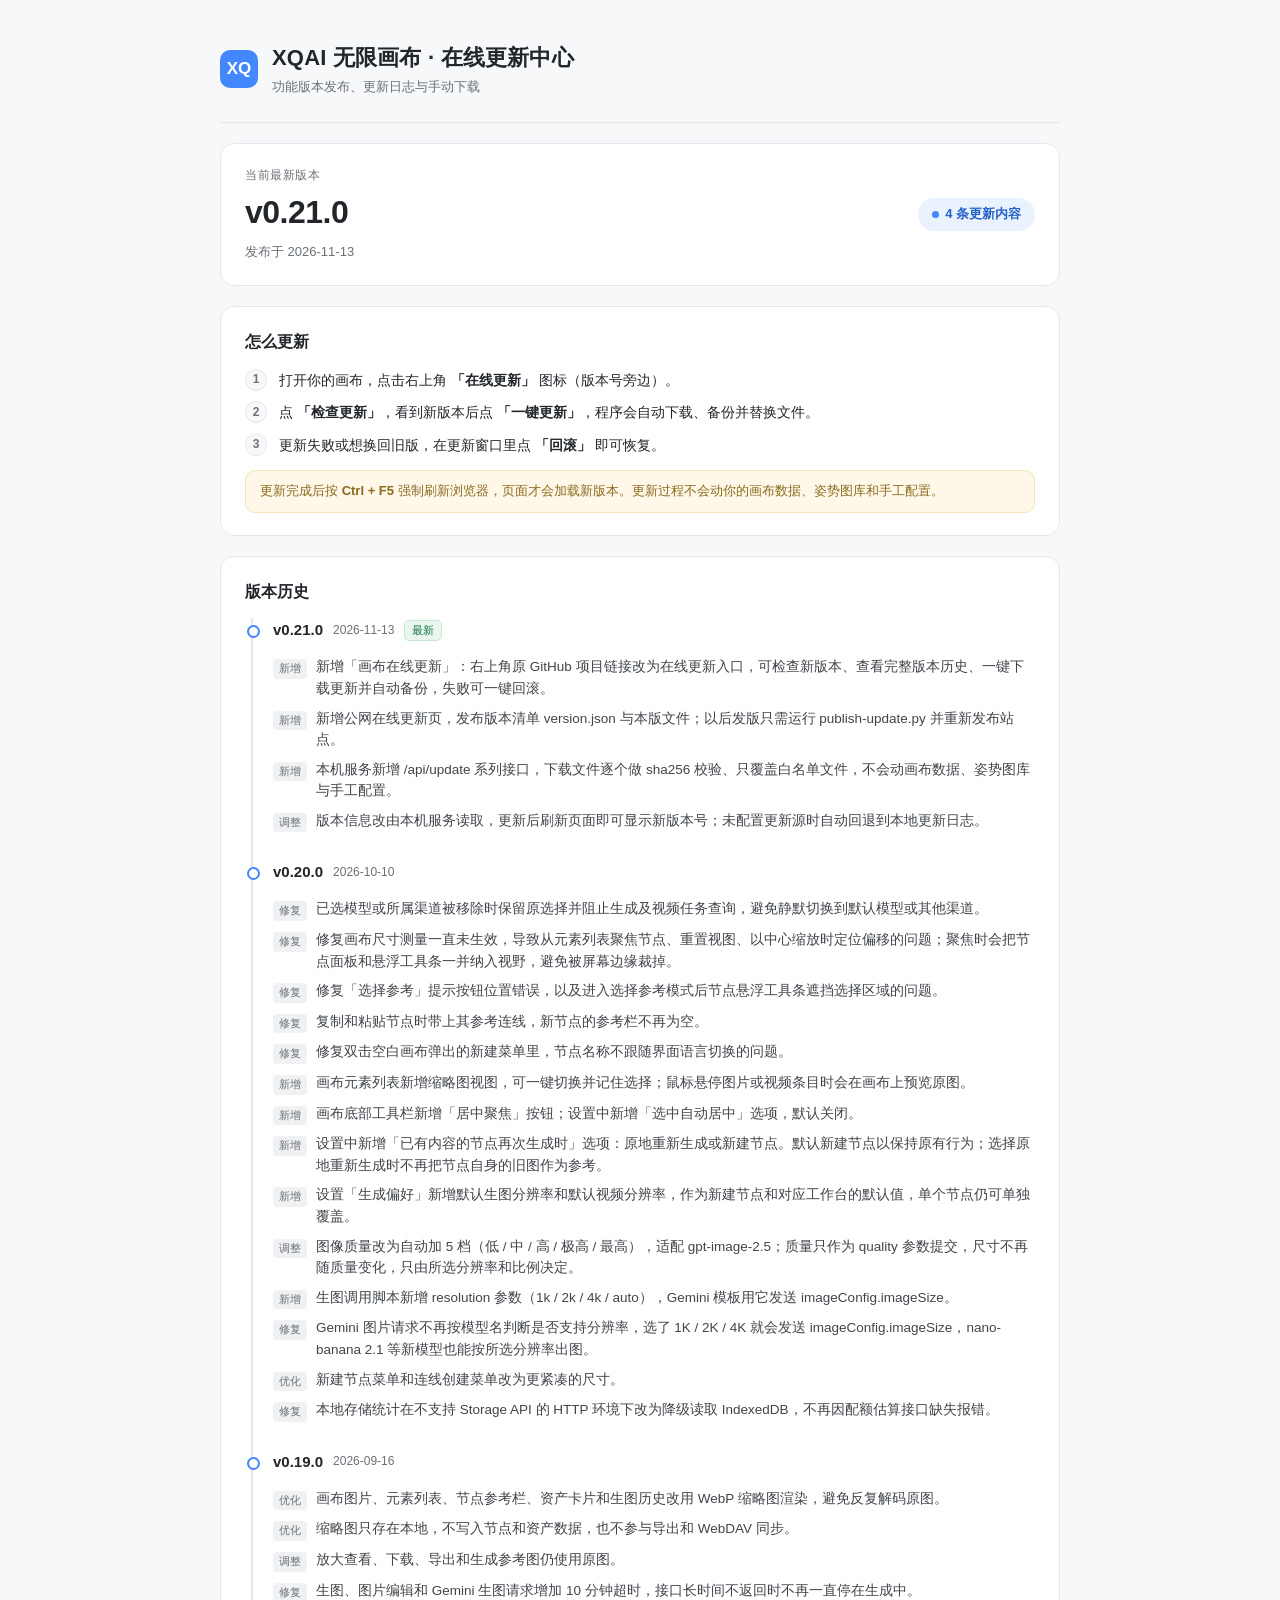
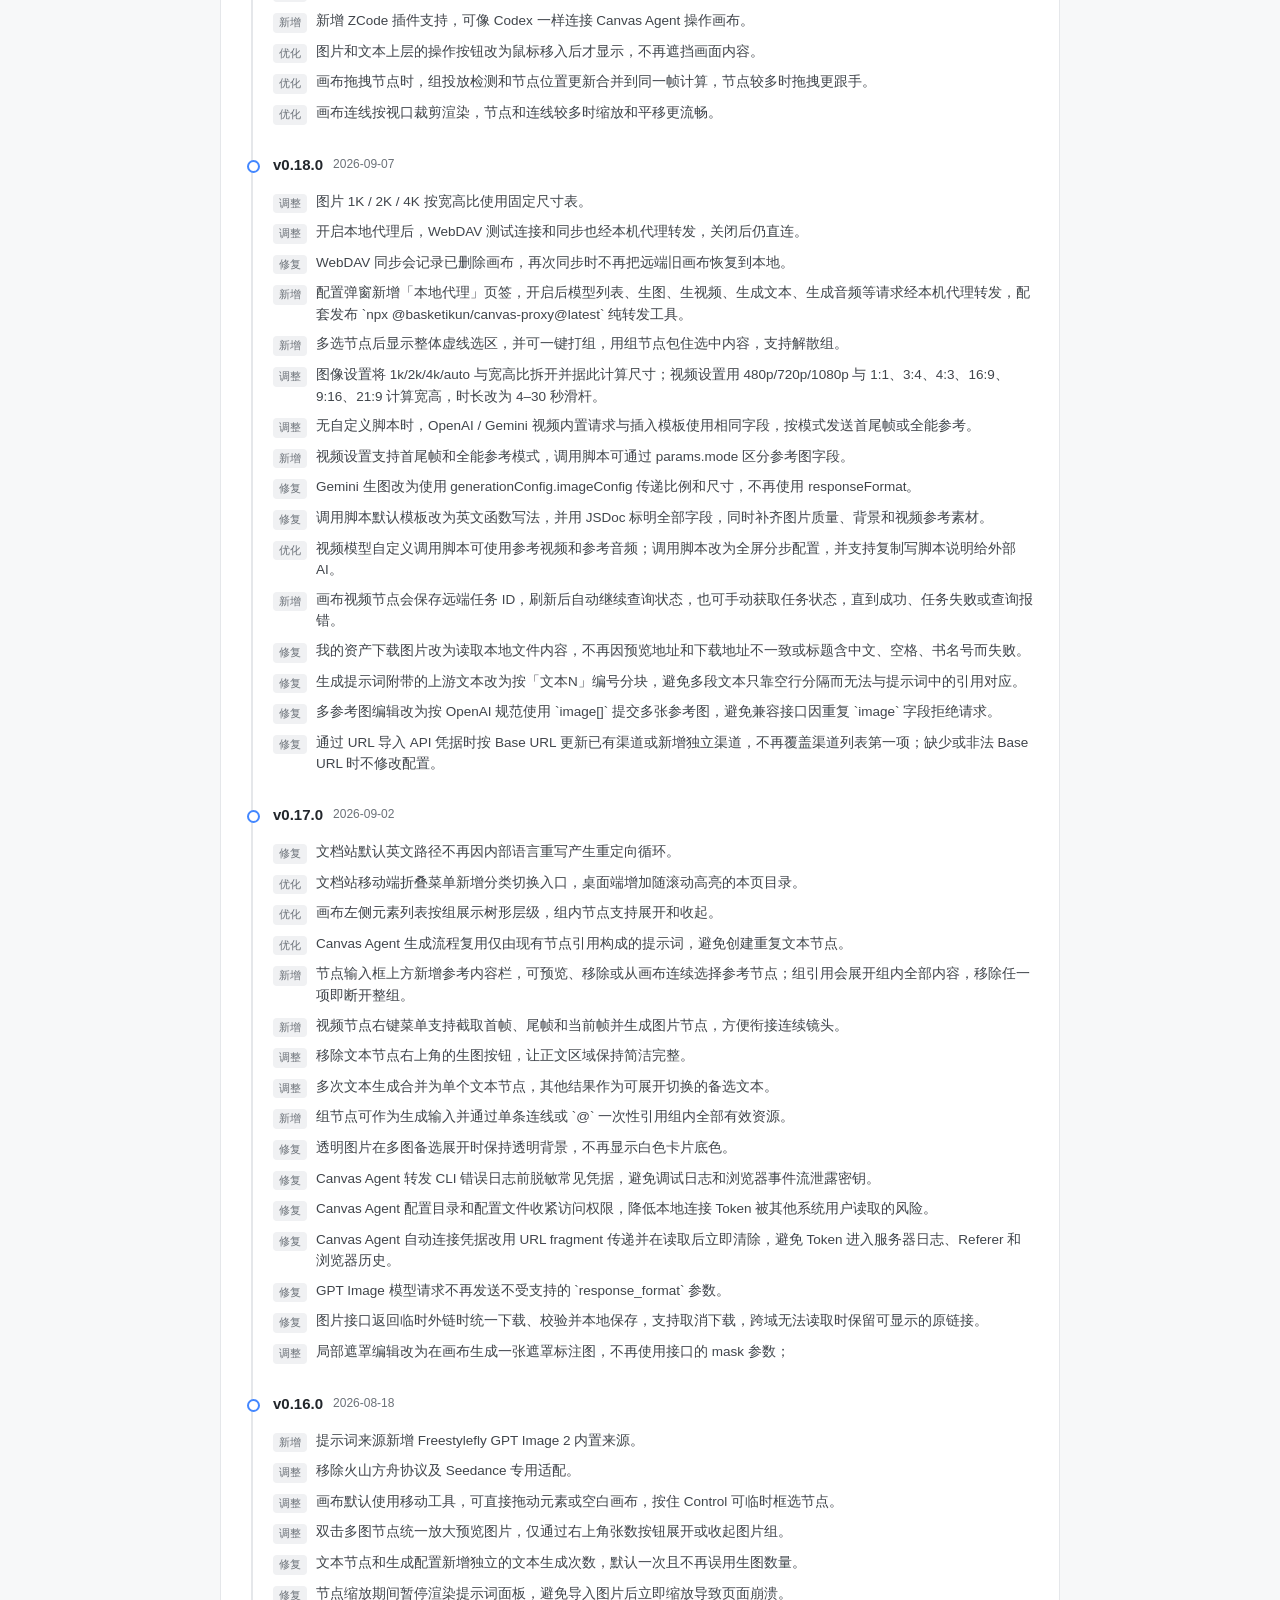
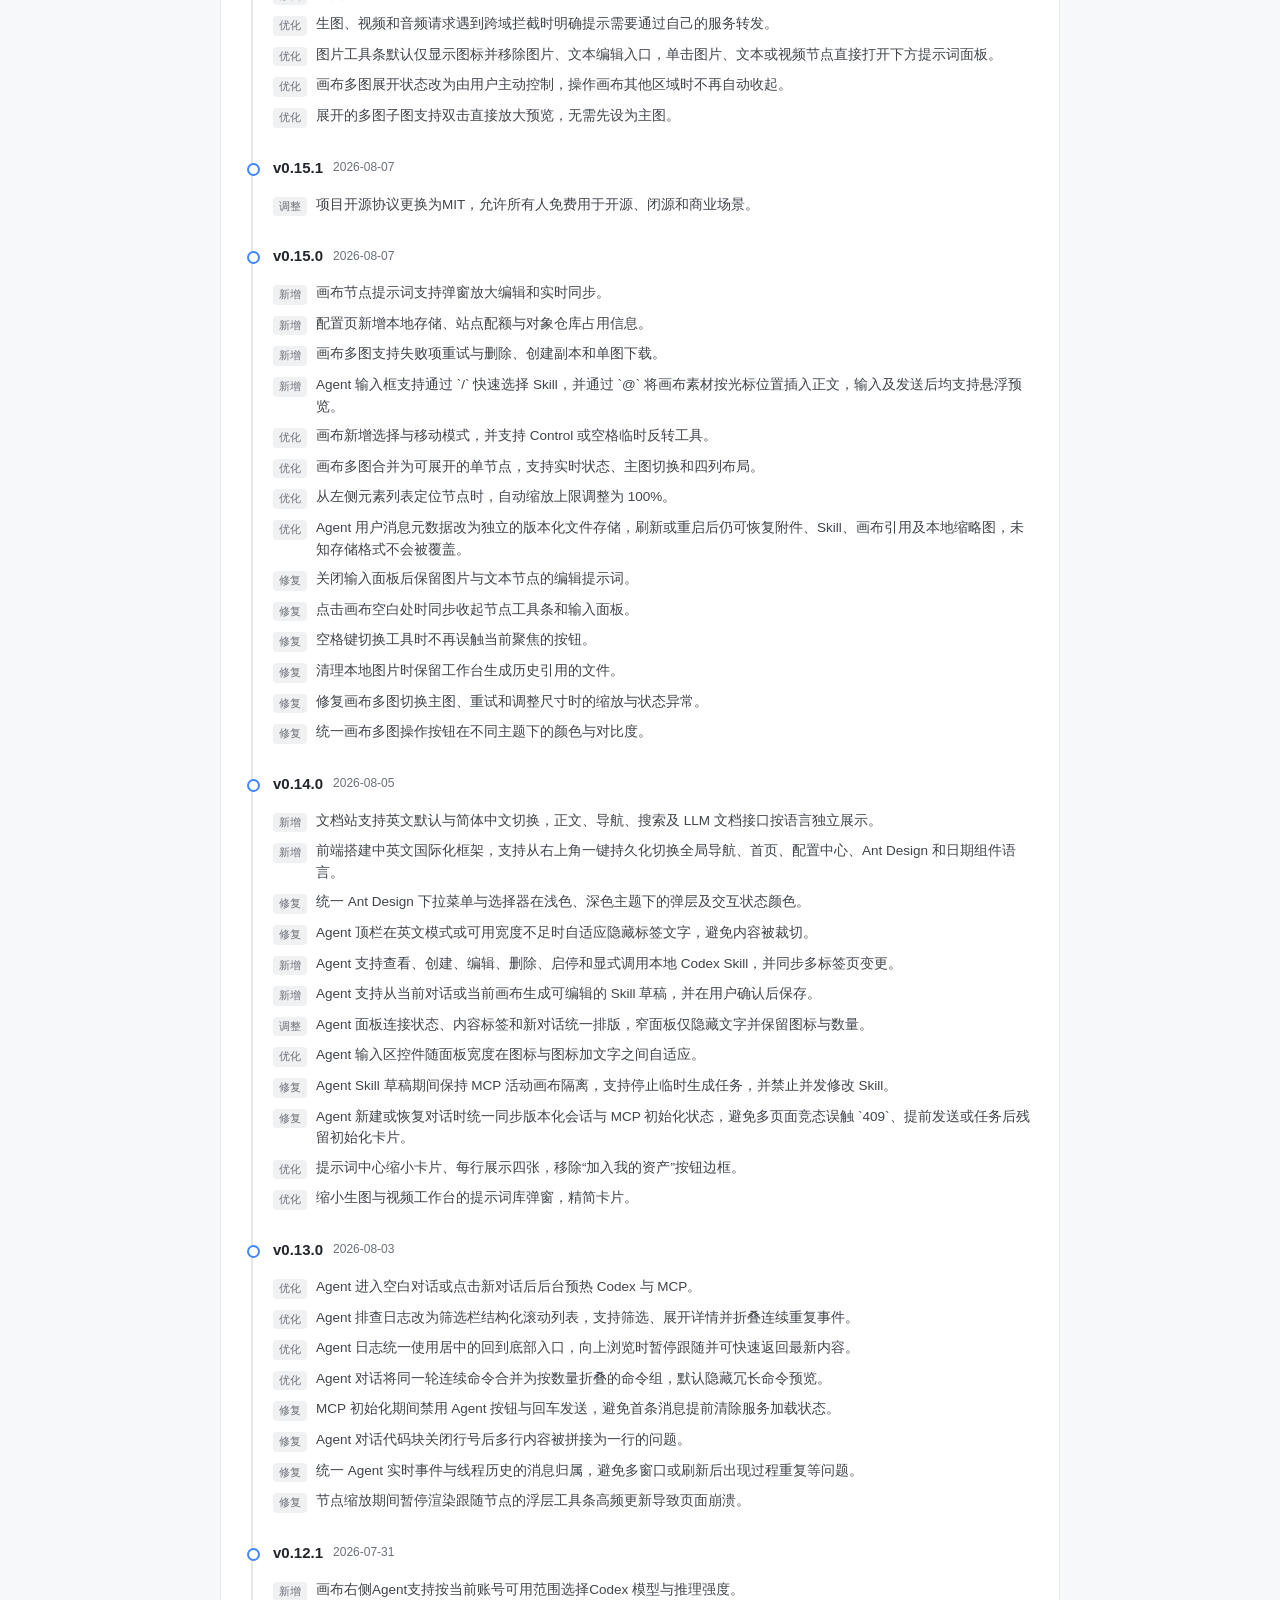
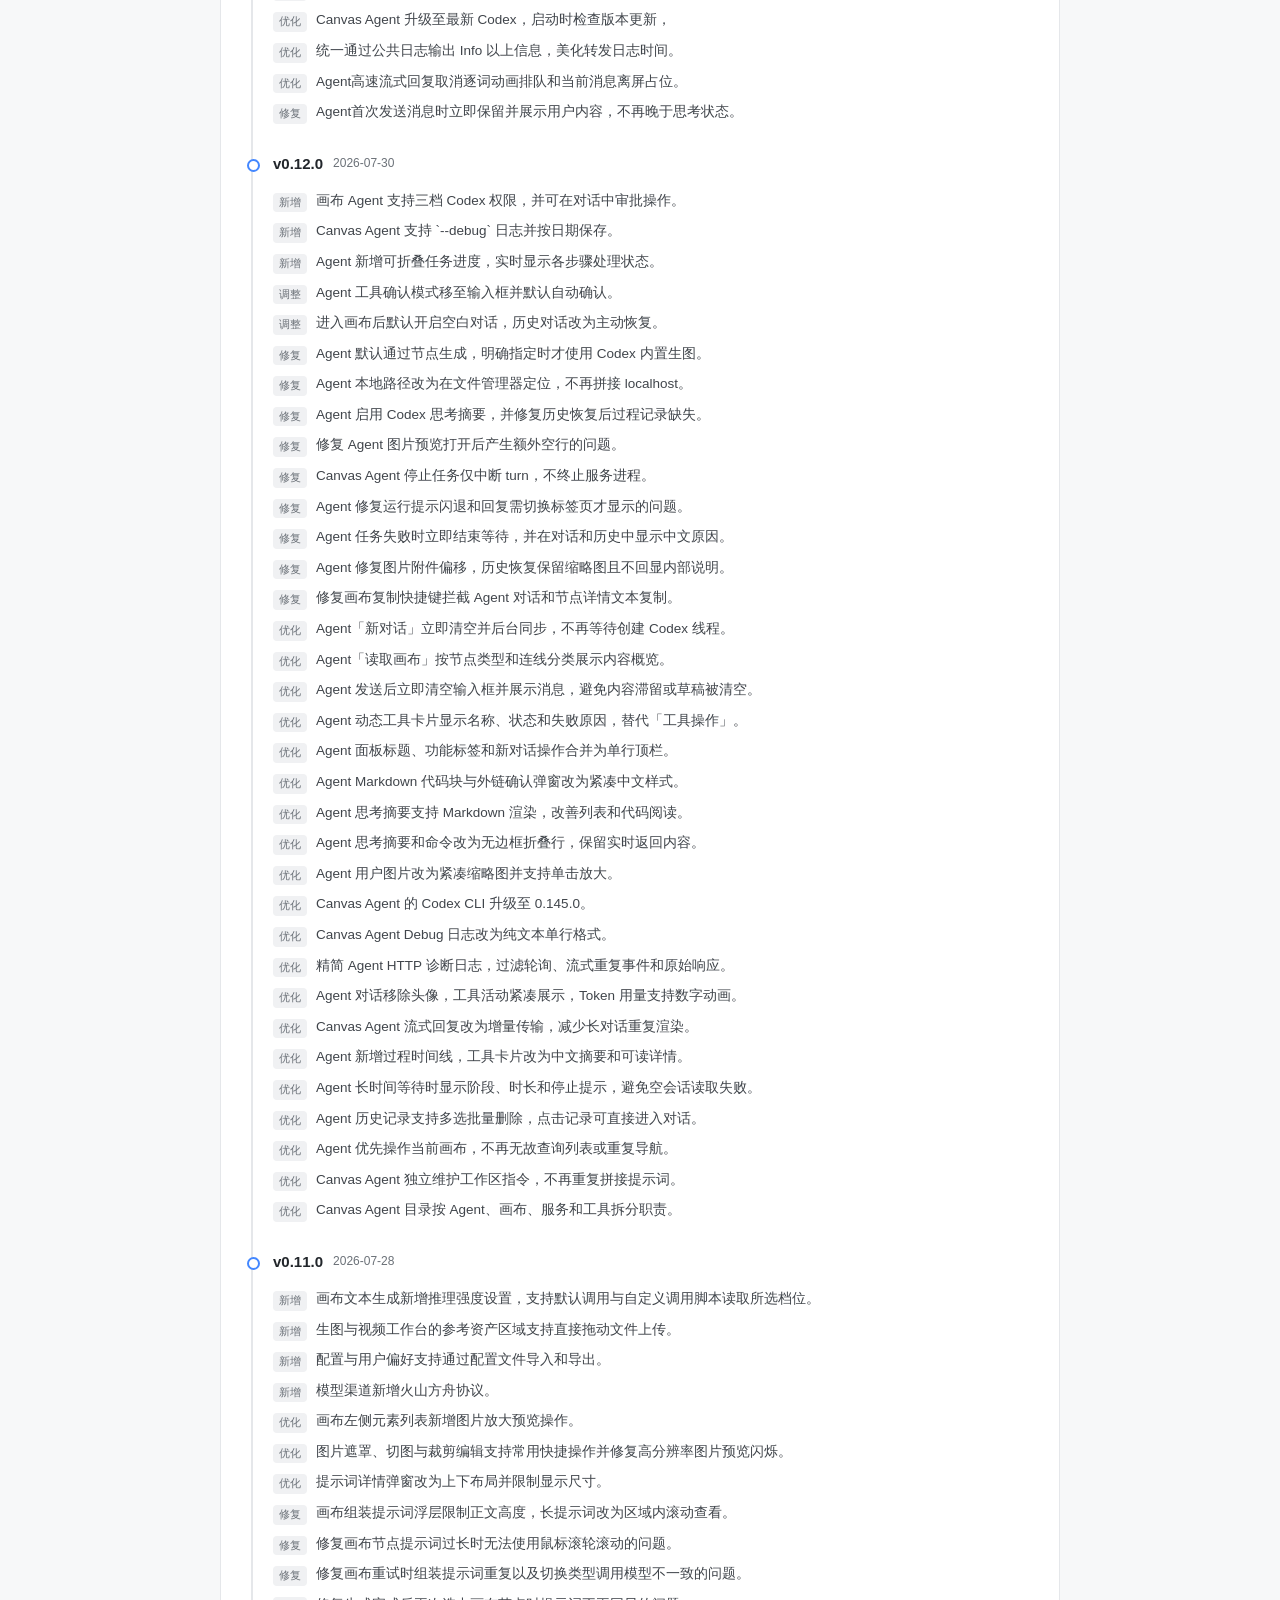
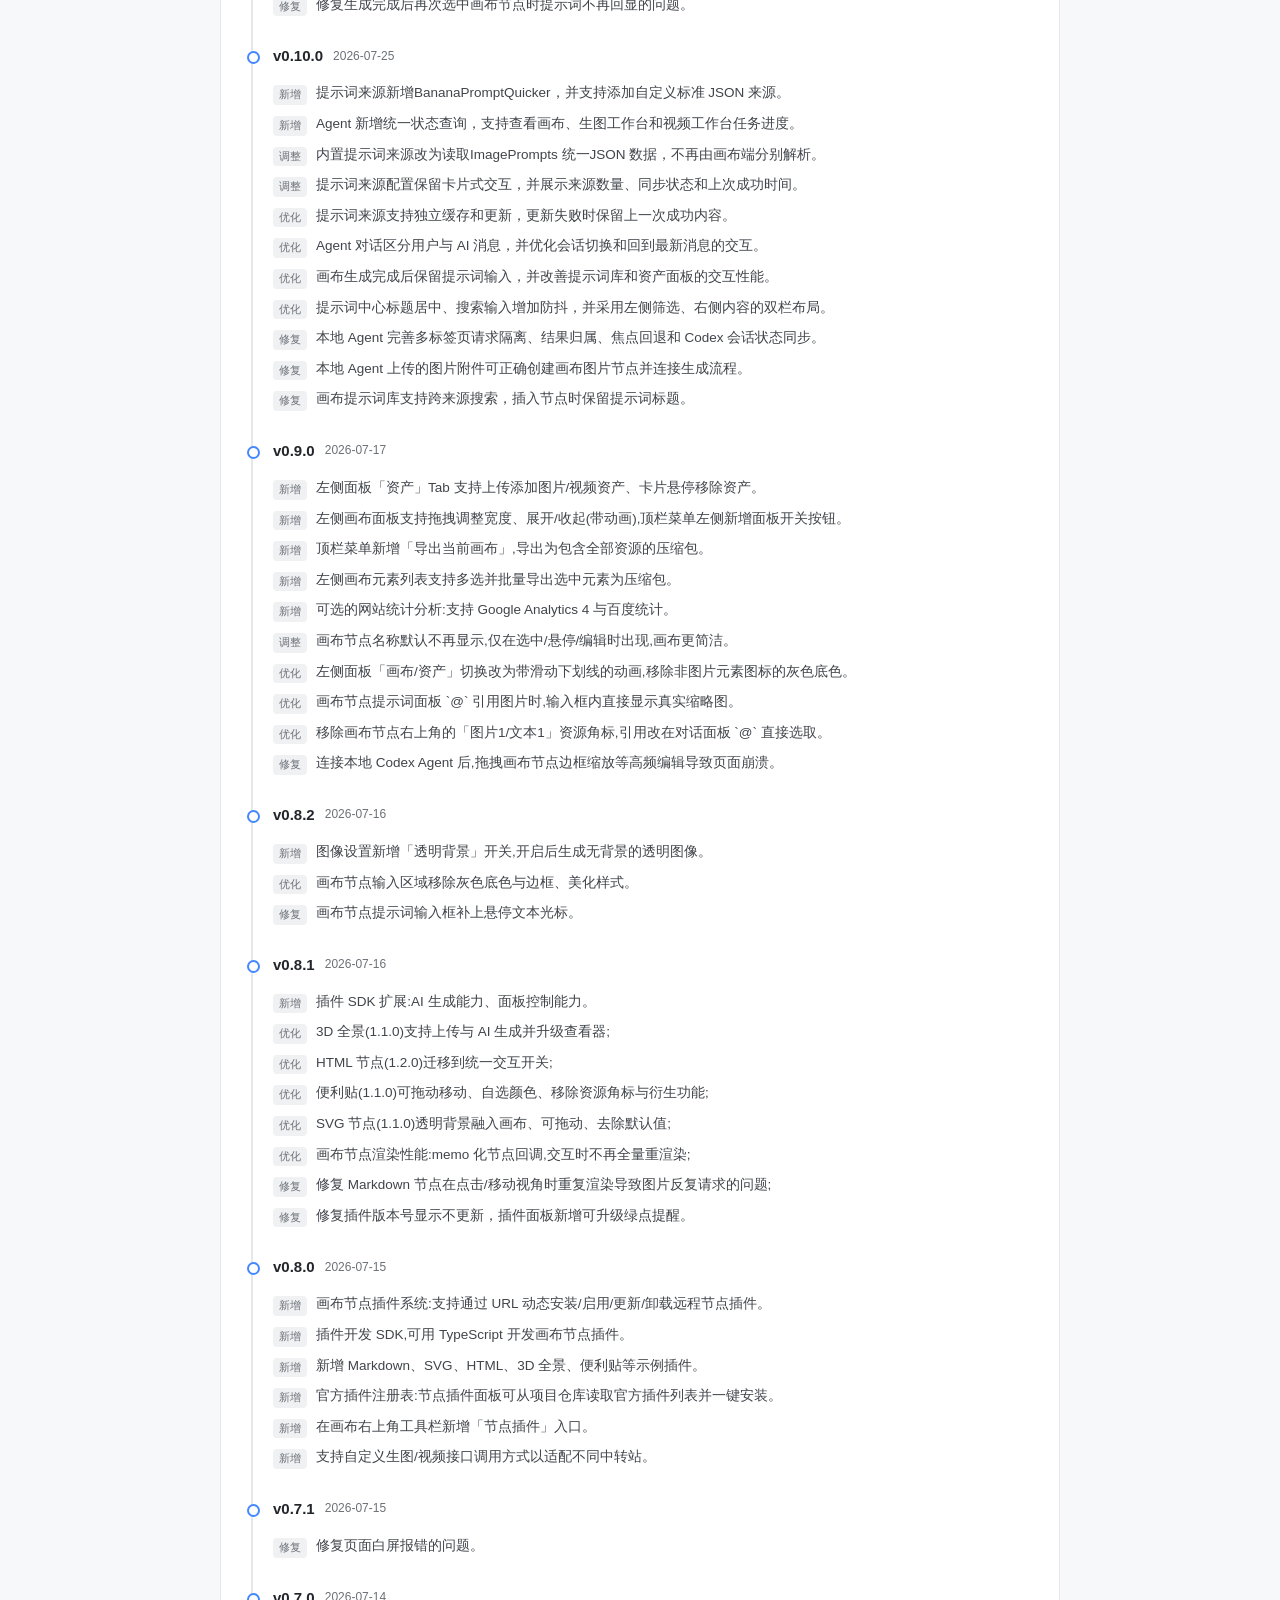
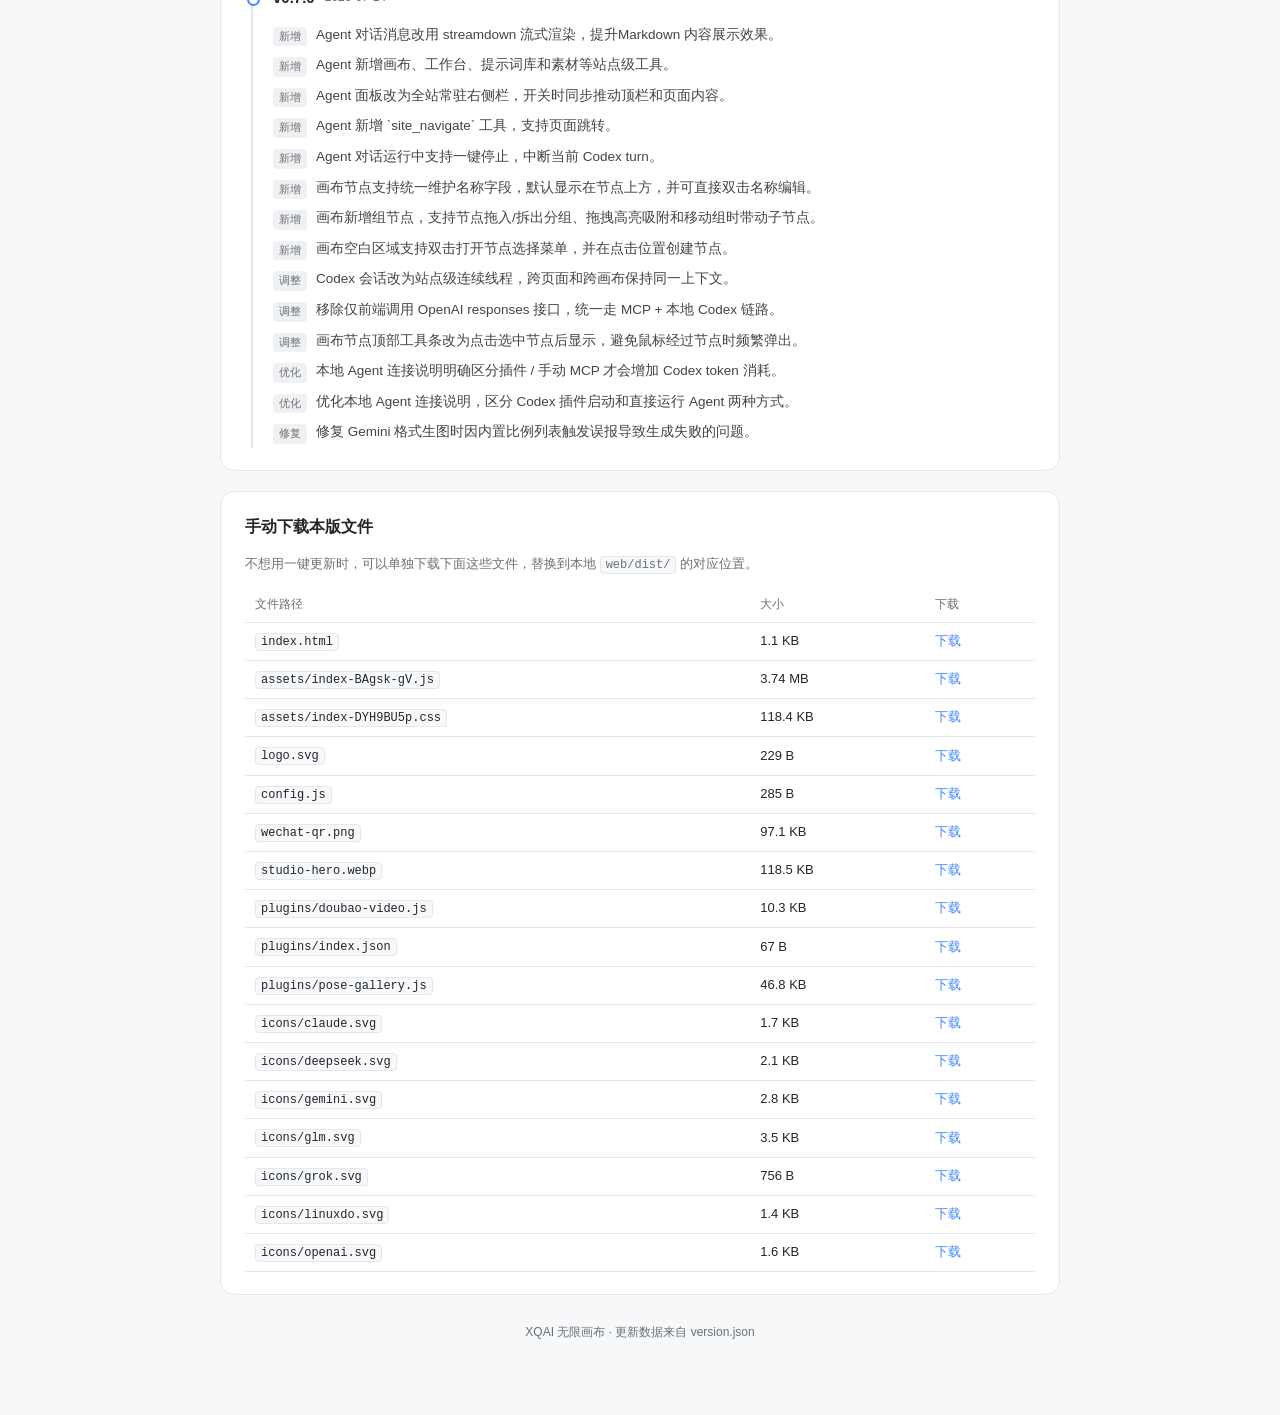
==== index.html @ a2a9bd60 "Release v0.21.0: index.html" ====
<!DOCTYPE html>
<html lang="zh-CN">
<head>
<meta charset="UTF-8" />
<meta name="viewport" content="width=device-width, initial-scale=1" />
<title>XQAI 无限画布 · 在线更新中心</title>
<style>
  :root { color-scheme: light; --ink:#22262b; --muted:#6b7178; --line:#e5e7ea; --soft:#f7f8f9; --brand:#4387ff; --brand-soft:#eaf2ff; }
  * { box-sizing: border-box; }
  body { margin:0; background:var(--soft); color:var(--ink); font-family:"PingFang SC","Microsoft YaHei","Helvetica Neue",Arial,sans-serif; line-height:1.6; }
  .wrap { max-width: 880px; margin:0 auto; padding: 40px 20px 80px; }
  header { display:flex; align-items:center; gap:14px; padding-bottom:24px; border-bottom:1px solid var(--line); }
  .logo { width:38px; height:38px; border-radius:10px; background:var(--brand); display:grid; place-items:center; color:#fff; font-weight:700; font-size:17px; }
  h1 { font-size:22px; margin:0; font-weight:650; letter-spacing:.2px; }
  .sub { color:var(--muted); font-size:13px; margin-top:2px; }
  .card { background:#fff; border:1px solid var(--line); border-radius:14px; padding:22px 24px; margin-top:20px; }
  .hero { display:flex; flex-wrap:wrap; align-items:center; justify-content:space-between; gap:16px; }
  .kicker { font-size:12px; color:var(--muted); letter-spacing:.5px; }
  .ver { font-size:32px; font-weight:700; letter-spacing:-.5px; margin-top:2px; }
  .date { color:var(--muted); font-size:13px; margin-top:4px; }
  .badge { display:inline-flex; align-items:center; gap:6px; background:var(--brand-soft); color:#2563c9; border-radius:999px; padding:6px 14px; font-size:13px; font-weight:600; }
  .dot { width:7px; height:7px; border-radius:50%; background:var(--brand); }
  h2 { font-size:16px; margin:0 0 14px; font-weight:650; }
  .steps { display:grid; gap:10px; }
  .step { display:flex; gap:12px; align-items:flex-start; font-size:14px; }
  .num { flex:none; width:22px; height:22px; border-radius:50%; background:var(--soft); border:1px solid var(--line); display:grid; place-items:center; font-size:12px; color:var(--muted); font-weight:600; }
  .tip { margin-top:14px; padding:10px 14px; background:#fff8e8; border:1px solid #f2e2b8; border-radius:10px; font-size:13px; color:#8a6a1f; }
  .rel { border-left:2px solid var(--line); padding-left:20px; margin-left:6px; }
  .rel-item { position:relative; padding-bottom:24px; }
  .rel-item:last-child { padding-bottom:0; }
  .rel-item::before { content:""; position:absolute; left:-26px; top:7px; width:9px; height:9px; border-radius:50%; background:#fff; border:2px solid var(--brand); }
  .rel-head { display:flex; flex-wrap:wrap; align-items:center; gap:10px; }
  .rel-ver { font-weight:650; font-size:15px; }
  .rel-date { color:var(--muted); font-size:12px; }
  .tag { font-size:11px; border-radius:5px; padding:1px 7px; border:1px solid var(--line); color:var(--muted); background:var(--soft); }
  .tag.new { color:#177245; background:#e9f7ee; border-color:#c7e9d4; }
  .tag.fix { color:#b23b3b; background:#fdf0f0; border-color:#f3d2d2; }
  .tag.chg { color:#2563c9; background:#eaf2ff; border-color:#cfe0ff; }
  ul.items { list-style:none; padding:0; margin:10px 0 0; }
  ul.items li { display:flex; gap:9px; align-items:flex-start; padding:4px 0; font-size:13.5px; color:#40454b; }
  .kind { flex:none; font-size:11px; min-width:34px; text-align:center; border-radius:4px; padding:1px 5px; margin-top:3px; background:#f0f1f3; color:#6b7178; }
  .kind.新增,.kind.Added { background:#e9f7ee; color:#177245; }
  .kind.修复,.kind.Fixed { background:#fdf0f0; color:#b23b3b; }
  .kind.调整,.kind.Changed,.kind.优化 { background:#eaf2ff; color:#2563c9; }
  table.files { width:100%; border-collapse:collapse; font-size:13px; }
  table.files th, table.files td { text-align:left; padding:8px 10px; border-bottom:1px solid var(--line); }
  table.files th { color:var(--muted); font-weight:500; font-size:12px; }
  table.files td a { color:var(--brand); text-decoration:none; }
  table.files td a:hover { text-decoration:underline; }
  code { background:var(--soft); border:1px solid var(--line); border-radius:4px; padding:1px 5px; font-size:12px; }
  footer { margin-top:28px; text-align:center; color:var(--muted); font-size:12px; }
  .loading { color:var(--muted); font-size:14px; padding:20px 0; }
  .hidden { display:none !important; }
</style>
</head>
<body>
<div class="wrap">
  <header>
    <div class="logo">XQ</div>
    <div>
      <h1>XQAI 无限画布 · 在线更新中心</h1>
      <div class="sub">功能版本发布、更新日志与手动下载</div>
    </div>
  </header>

  <div id="loading" class="loading">正在读取版本信息…</div>

  <div id="content" class="hidden">
    <div class="card hero">
      <div>
        <div class="kicker">当前最新版本</div>
        <div class="ver" id="latestVersion">—</div>
        <div class="date" id="latestDate">—</div>
      </div>
      <div class="badge"><span class="dot"></span><span id="latestCount">—</span></div>
    </div>

    <div class="card">
      <h2>怎么更新</h2>
      <div class="steps">
        <div class="step"><span class="num">1</span><span>打开你的画布，点击右上角 <strong>「在线更新」</strong> 图标（版本号旁边）。</span></div>
        <div class="step"><span class="num">2</span><span>点 <strong>「检查更新」</strong>，看到新版本后点 <strong>「一键更新」</strong>，程序会自动下载、备份并替换文件。</span></div>
        <div class="step"><span class="num">3</span><span>更新失败或想换回旧版，在更新窗口里点 <strong>「回滚」</strong> 即可恢复。</span></div>
      </div>
      <div class="tip">更新完成后按 <strong>Ctrl + F5</strong> 强制刷新浏览器，页面才会加载新版本。更新过程不会动你的画布数据、姿势图库和手工配置。</div>
    </div>

    <div class="card">
      <h2>版本历史</h2>
      <div class="rel" id="releases"></div>
    </div>

    <div class="card">
      <h2>手动下载本版文件</h2>
      <p style="margin:0 0 12px;color:var(--muted);font-size:13px">不想用一键更新时，可以单独下载下面这些文件，替换到本地 <code>web/dist/</code> 的对应位置。</p>
      <table class="files">
        <thead><tr><th>文件路径</th><th>大小</th><th>下载</th></tr></thead>
        <tbody id="fileRows"></tbody>
      </table>
    </div>
  </div>

  <footer>XQAI 无限画布 · 更新数据来自 version.json</footer>
</div>

<script>
(function () {
  function esc(s) {
    return String(s == null ? '' : s).replace(/[&<>"']/g, function (c) {
      return { '&': '&amp;', '<': '&lt;', '>': '&gt;', '"': '&quot;', "'": '&#39;' }[c];
    });
  }
  function sizeText(n) {
    if (!n && n !== 0) return '—';
    return n < 1024 ? n + ' B' : n < 1048576 ? (n / 1024).toFixed(1) + ' KB' : (n / 1048576).toFixed(2) + ' MB';
  }
  function tagClass(kind) {
    if (kind === '新增' || kind === 'Added') return 'new';
    if (kind === '修复' || kind === 'Fixed') return 'fix';
    if (kind === '调整' || kind === 'Changed' || kind === '优化') return 'chg';
    return '';
  }
  fetch('./version.json' + (location.search || ''), { cache: 'no-store' })
    .then(function (r) { if (!r.ok) throw new Error('HTTP ' + r.status); return r.json(); })
    .then(function (data) {
      document.getElementById('loading').classList.add('hidden');
      document.getElementById('content').classList.remove('hidden');
      document.title = 'XQAI 无限画布 · ' + (data.version || '在线更新中心');

      document.getElementById('latestVersion').textContent = data.version || '—';
      document.getElementById('latestDate').textContent = '发布于 ' + (data.updated_at || '—');
      var first = (data.releases && data.releases[0]) || {};
      document.getElementById('latestCount').textContent = (first.items ? first.items.length : 0) + ' 条更新内容';

      var rel = document.getElementById('releases');
      rel.innerHTML = (data.releases || []).map(function (r) {
        var items = (r.items || []).map(function (it) {
          var k = it.type || '更新';
          return '<li><span class="kind ' + tagClass(k) + '">' + esc(k) + '</span><span>' + esc(it.text || it.content || '') + '</span></li>';
        }).join('');
        return '<div class="rel-item"><div class="rel-head">' +
          '<span class="rel-ver">' + esc(r.version) + '</span>' +
          '<span class="rel-date">' + esc(r.date || '') + '</span>' +
          (r.version === data.version ? '<span class="tag new">最新</span>' : '') +
          '</div><ul class="items">' + (items || '<li>暂无说明</li>') + '</ul></div>';
      }).join('') || '<div class="loading">暂无版本记录</div>';

      var rows = document.getElementById('fileRows');
      rows.innerHTML = (data.files || []).map(function (f) {
        var href = (f.url || '').charAt(0) === '/' ? f.url : './' + (f.url || '');
        // 在线站点靠 ?sharecode= 鉴权，手动下载链接也要带上，否则会 403
        if (location.search) href += location.search;
        return '<tr><td><code>' + esc(f.path) + '</code></td><td>' + sizeText(f.size) + '</td>' +
          '<td><a href="' + esc(href) + '" download>' + '下载' + '</a></td></tr>';
      }).join('') || '<tr><td colspan="3">本版暂无可下载文件</td></tr>';
    })
    .catch(function (e) {
      document.getElementById('loading').textContent = '版本信息还没发布或暂时读不到（' + esc(e.message) + '）。';
    });
})();
</script>
</body>
</html>
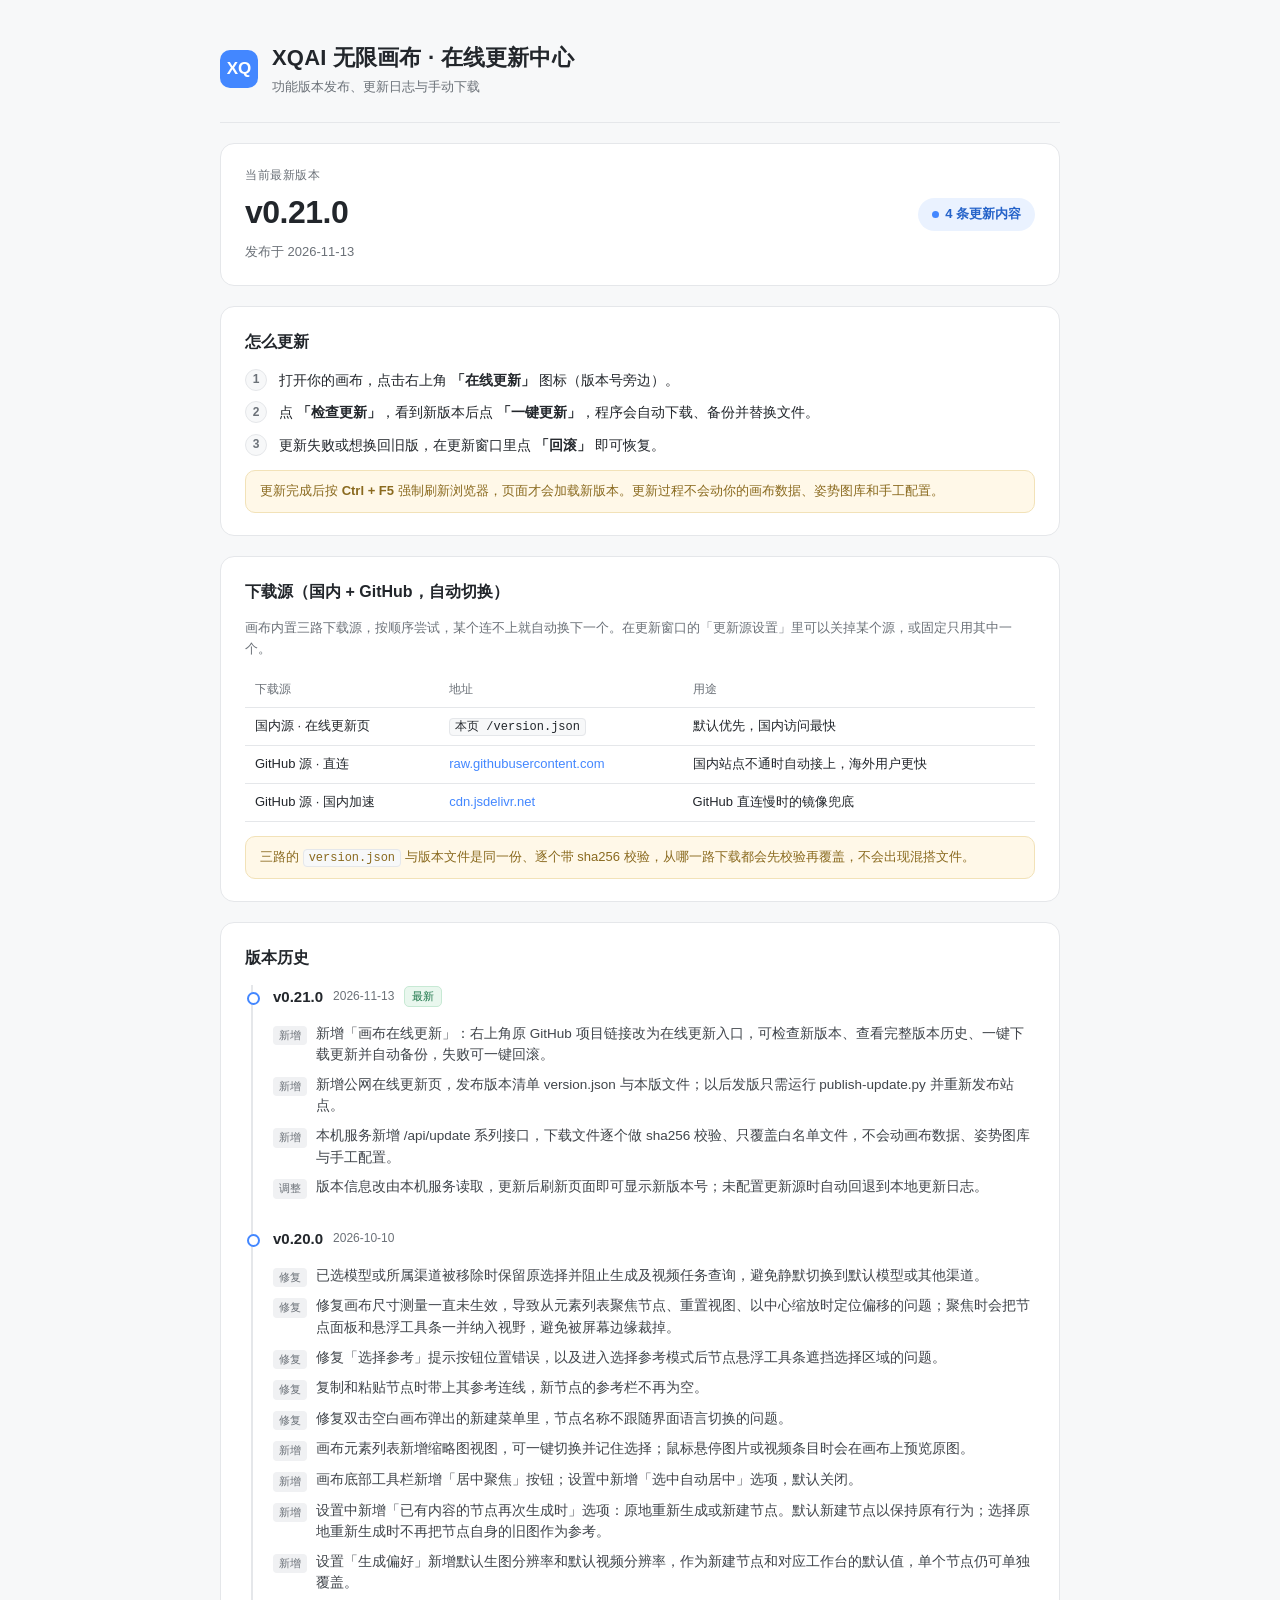
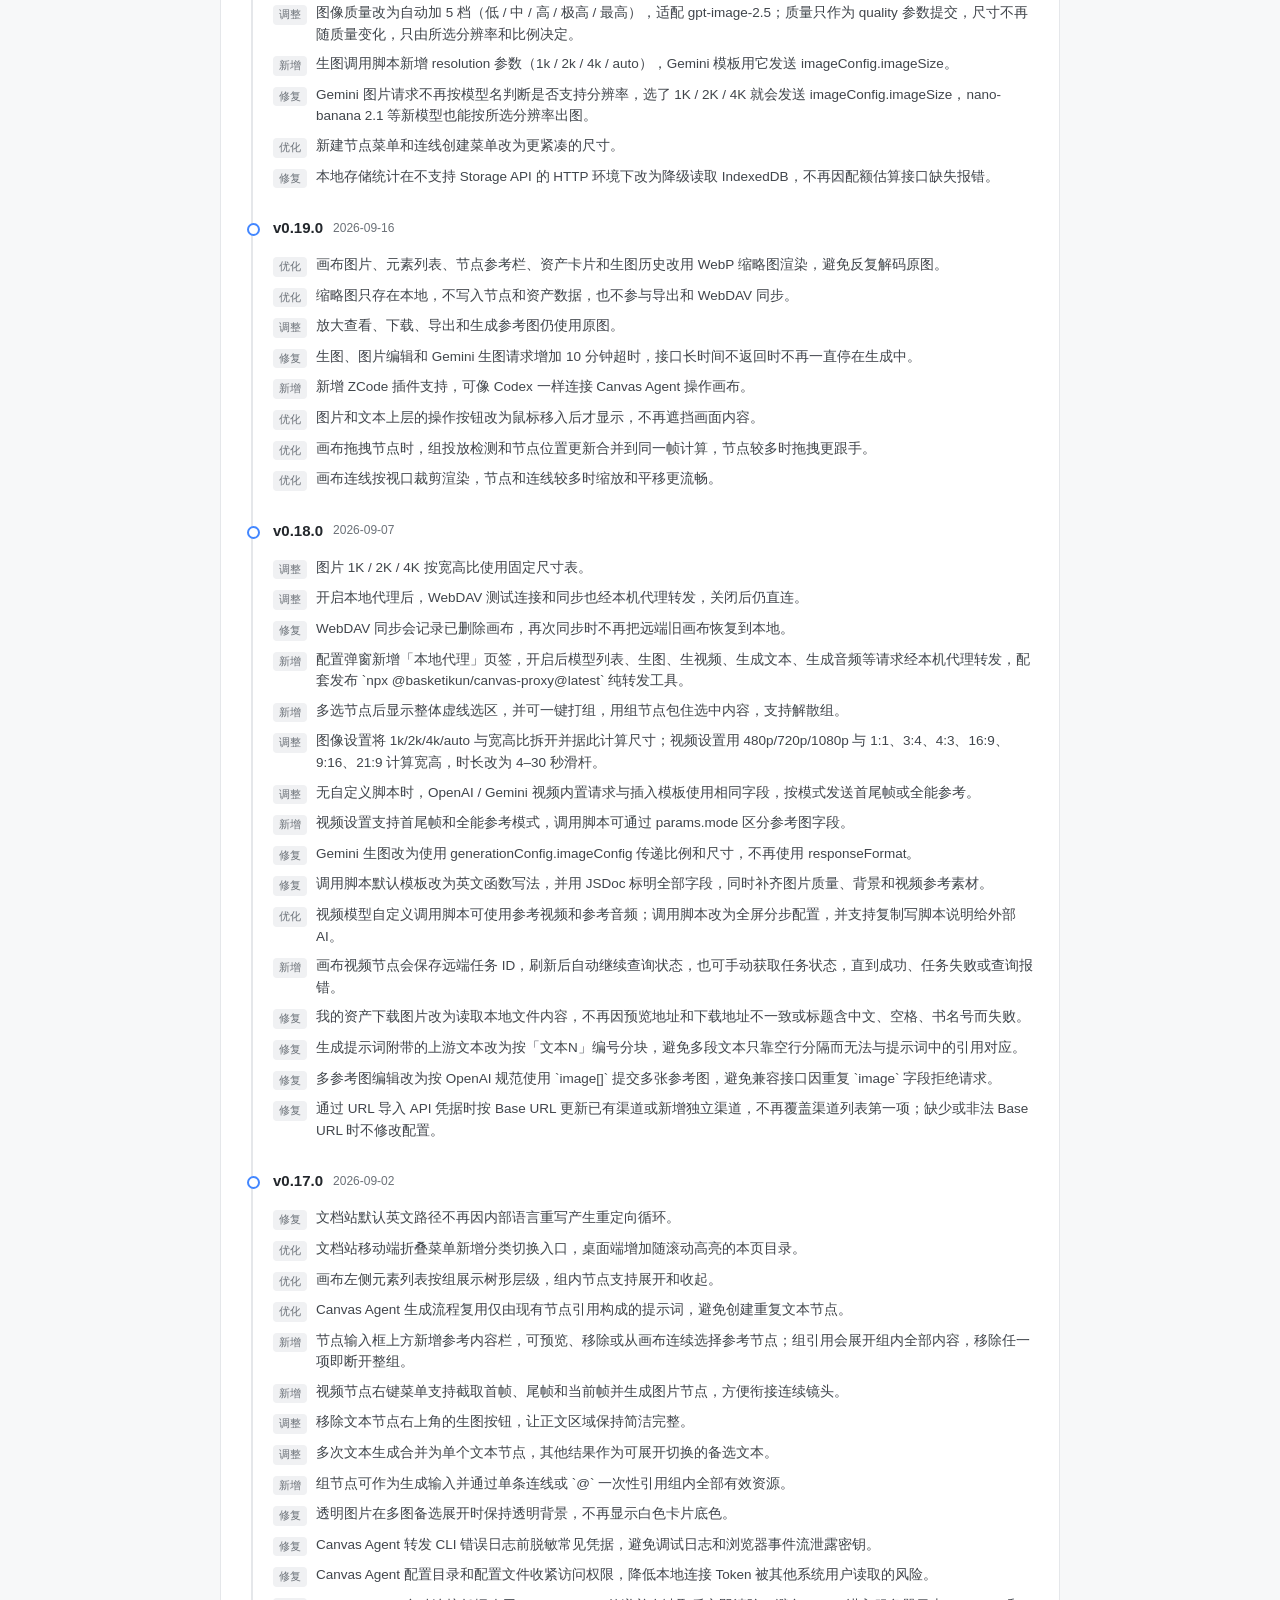
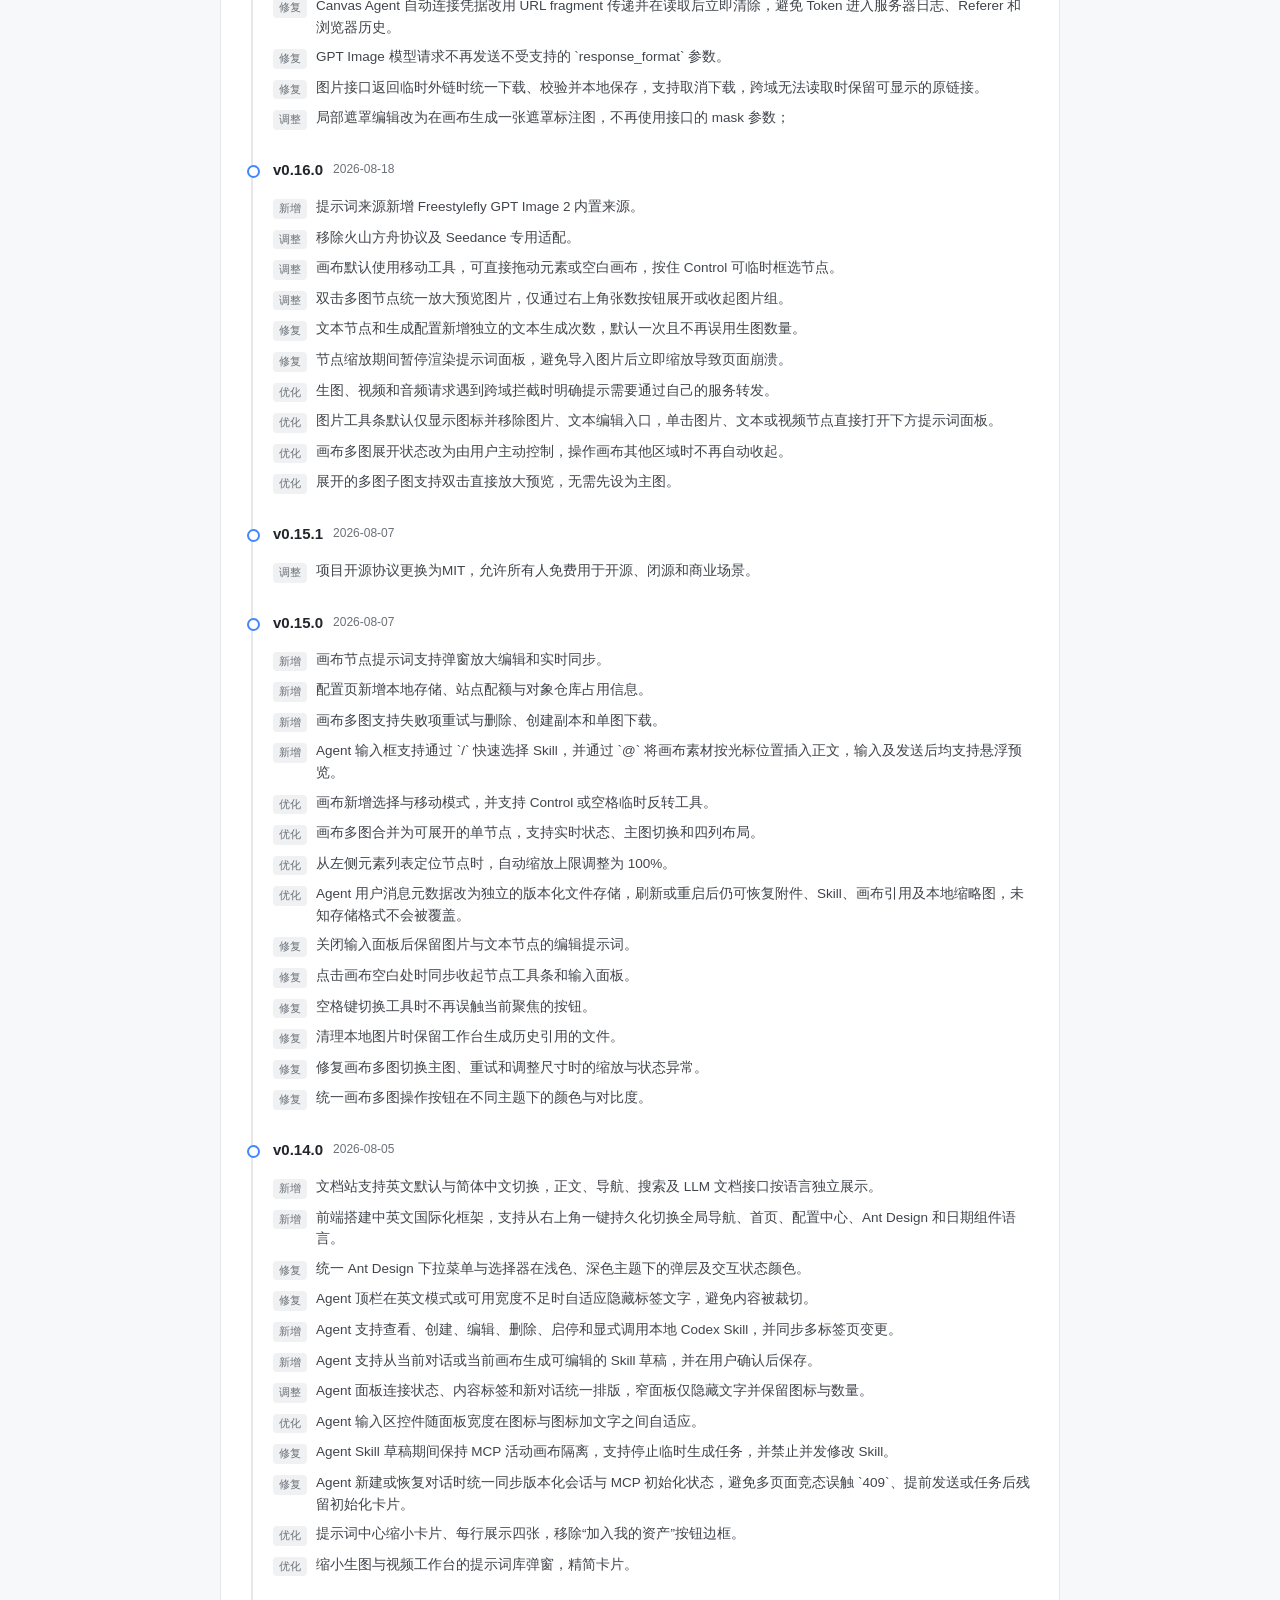
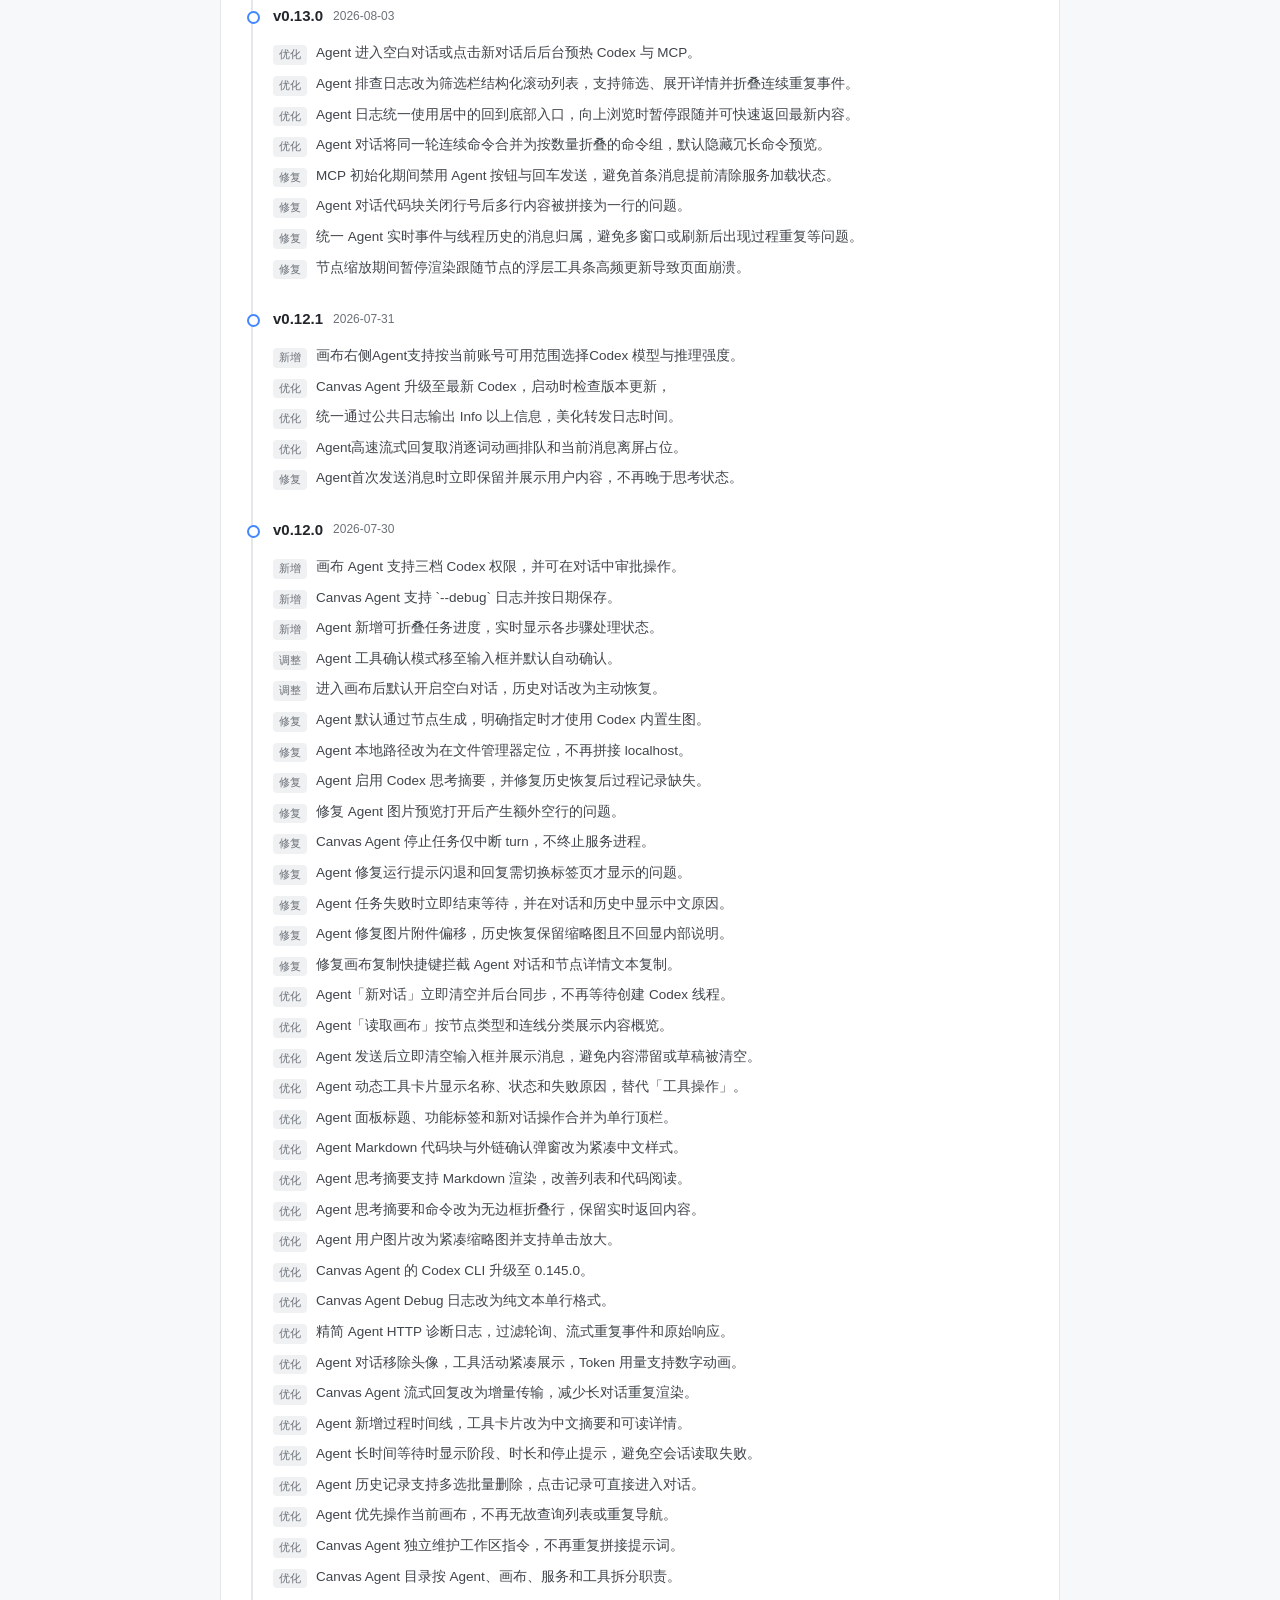
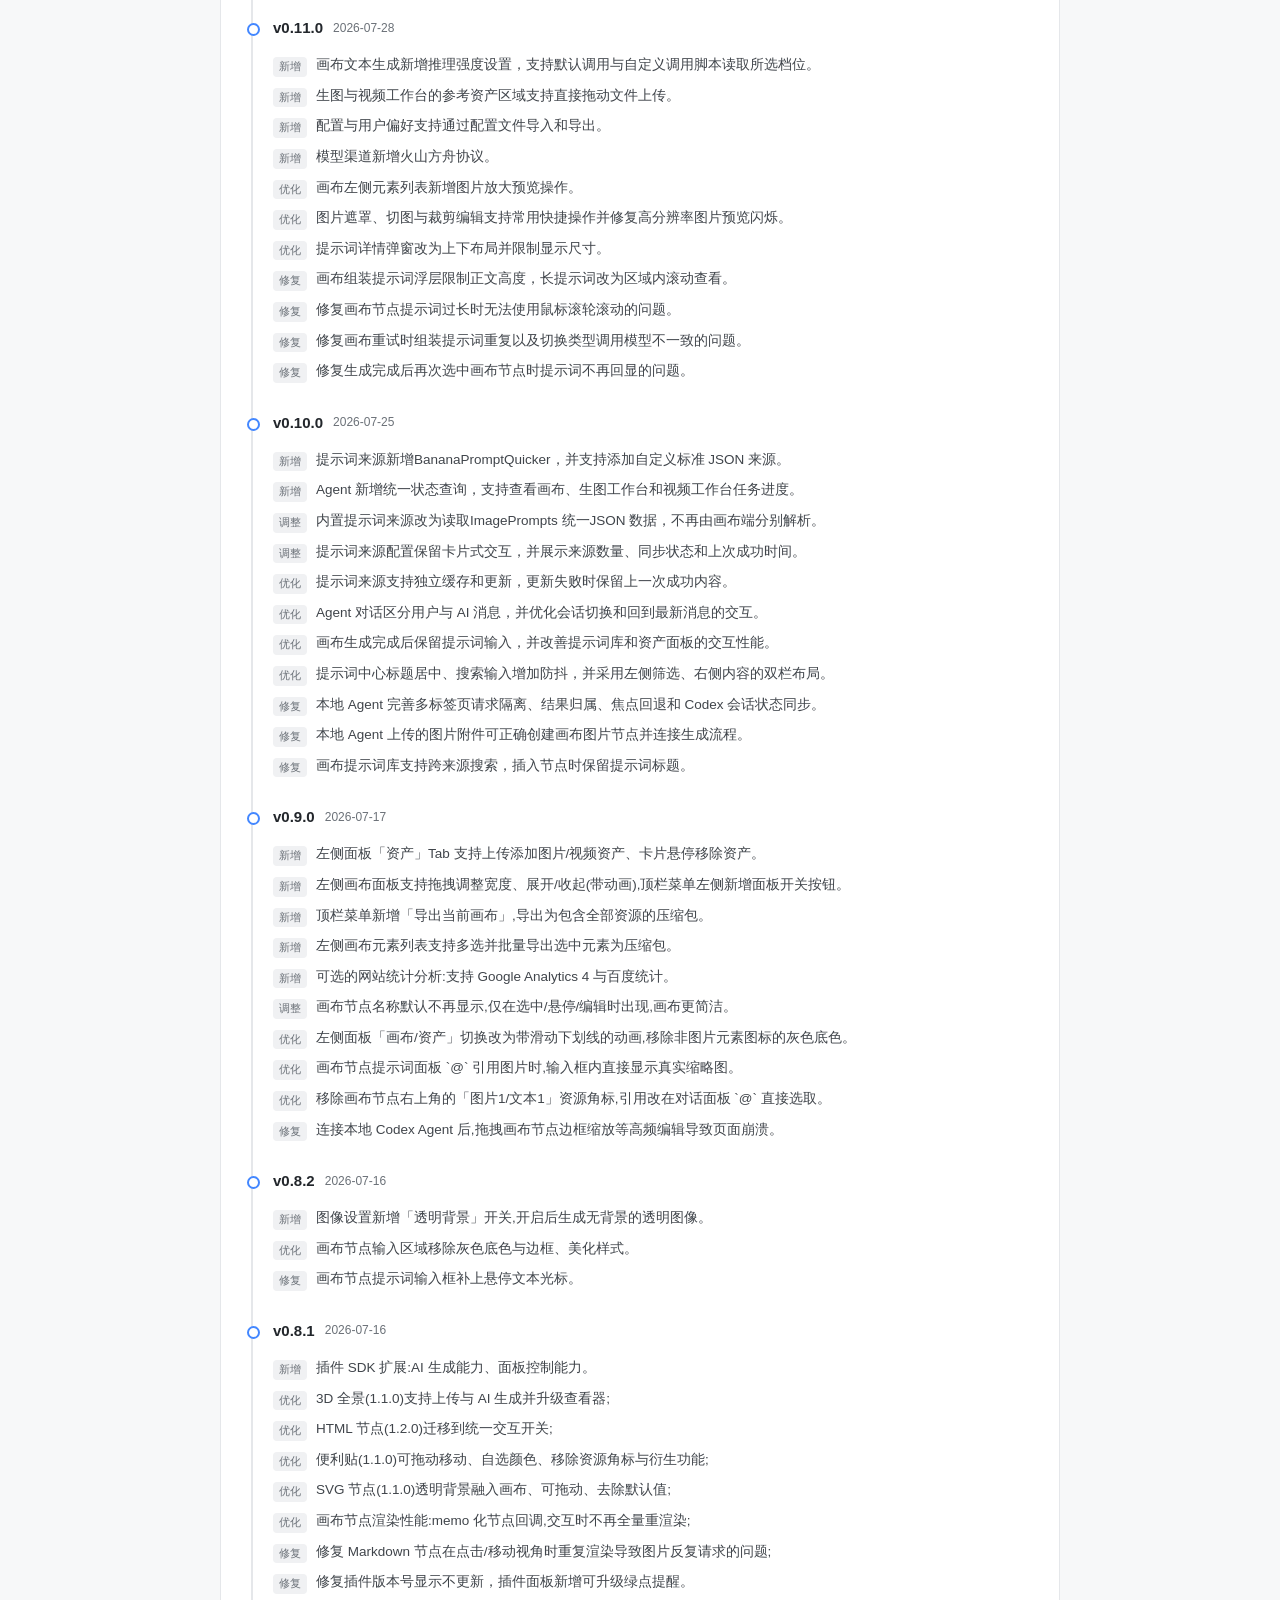
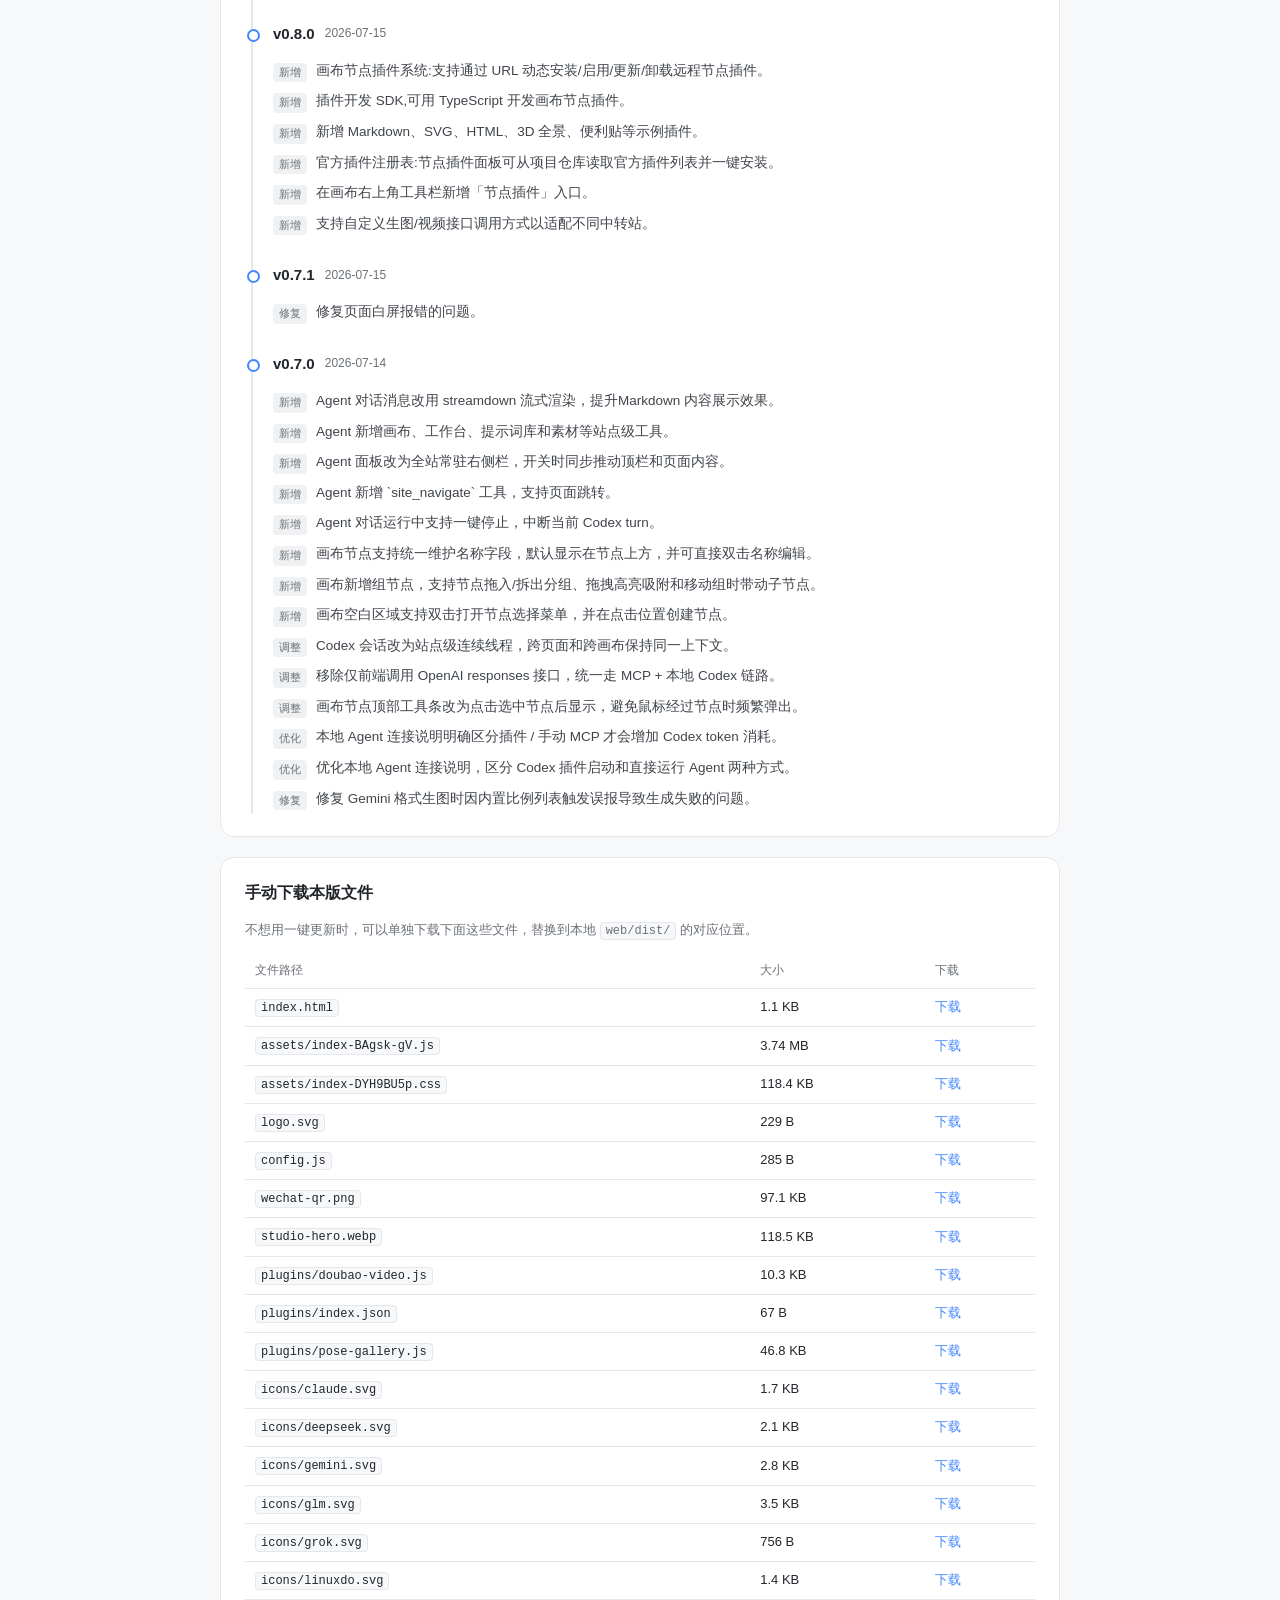
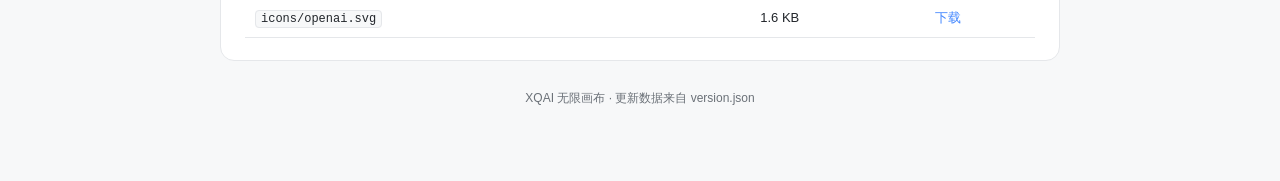
==== commit 0de10110: "Release v0.21.0: index.html" ====
--- a/index.html
+++ b/index.html
@@ -86,6 +86,20 @@
     </div>
 
     <div class="card">
+      <h2>下载源（国内 + GitHub，自动切换）</h2>
+      <p style="margin:0 0 12px;color:var(--muted);font-size:13px">画布内置三路下载源，按顺序尝试，某个连不上就自动换下一个。在更新窗口的「更新源设置」里可以关掉某个源，或固定只用其中一个。</p>
+      <table class="files">
+        <thead><tr><th>下载源</th><th>地址</th><th>用途</th></tr></thead>
+        <tbody>
+          <tr><td>国内源 · 在线更新页</td><td><code>本页 /version.json</code></td><td>默认优先，国内访问最快</td></tr>
+          <tr><td>GitHub 源 · 直连</td><td><a href="https://github.com/cqiqi271/xqai-canvas-update" target="_blank" rel="noreferrer">raw.githubusercontent.com</a></td><td>国内站点不通时自动接上，海外用户更快</td></tr>
+          <tr><td>GitHub 源 · 国内加速</td><td><a href="https://cdn.jsdelivr.net/gh/cqiqi271/xqai-canvas-update@main/version.json" target="_blank" rel="noreferrer">cdn.jsdelivr.net</a></td><td>GitHub 直连慢时的镜像兜底</td></tr>
+        </tbody>
+      </table>
+      <div class="tip">三路的 <code>version.json</code> 与版本文件是同一份、逐个带 sha256 校验，从哪一路下载都会先校验再覆盖，不会出现混搭文件。</div>
+    </div>
+
+    <div class="card">
       <h2>版本历史</h2>
       <div class="rel" id="releases"></div>
     </div>
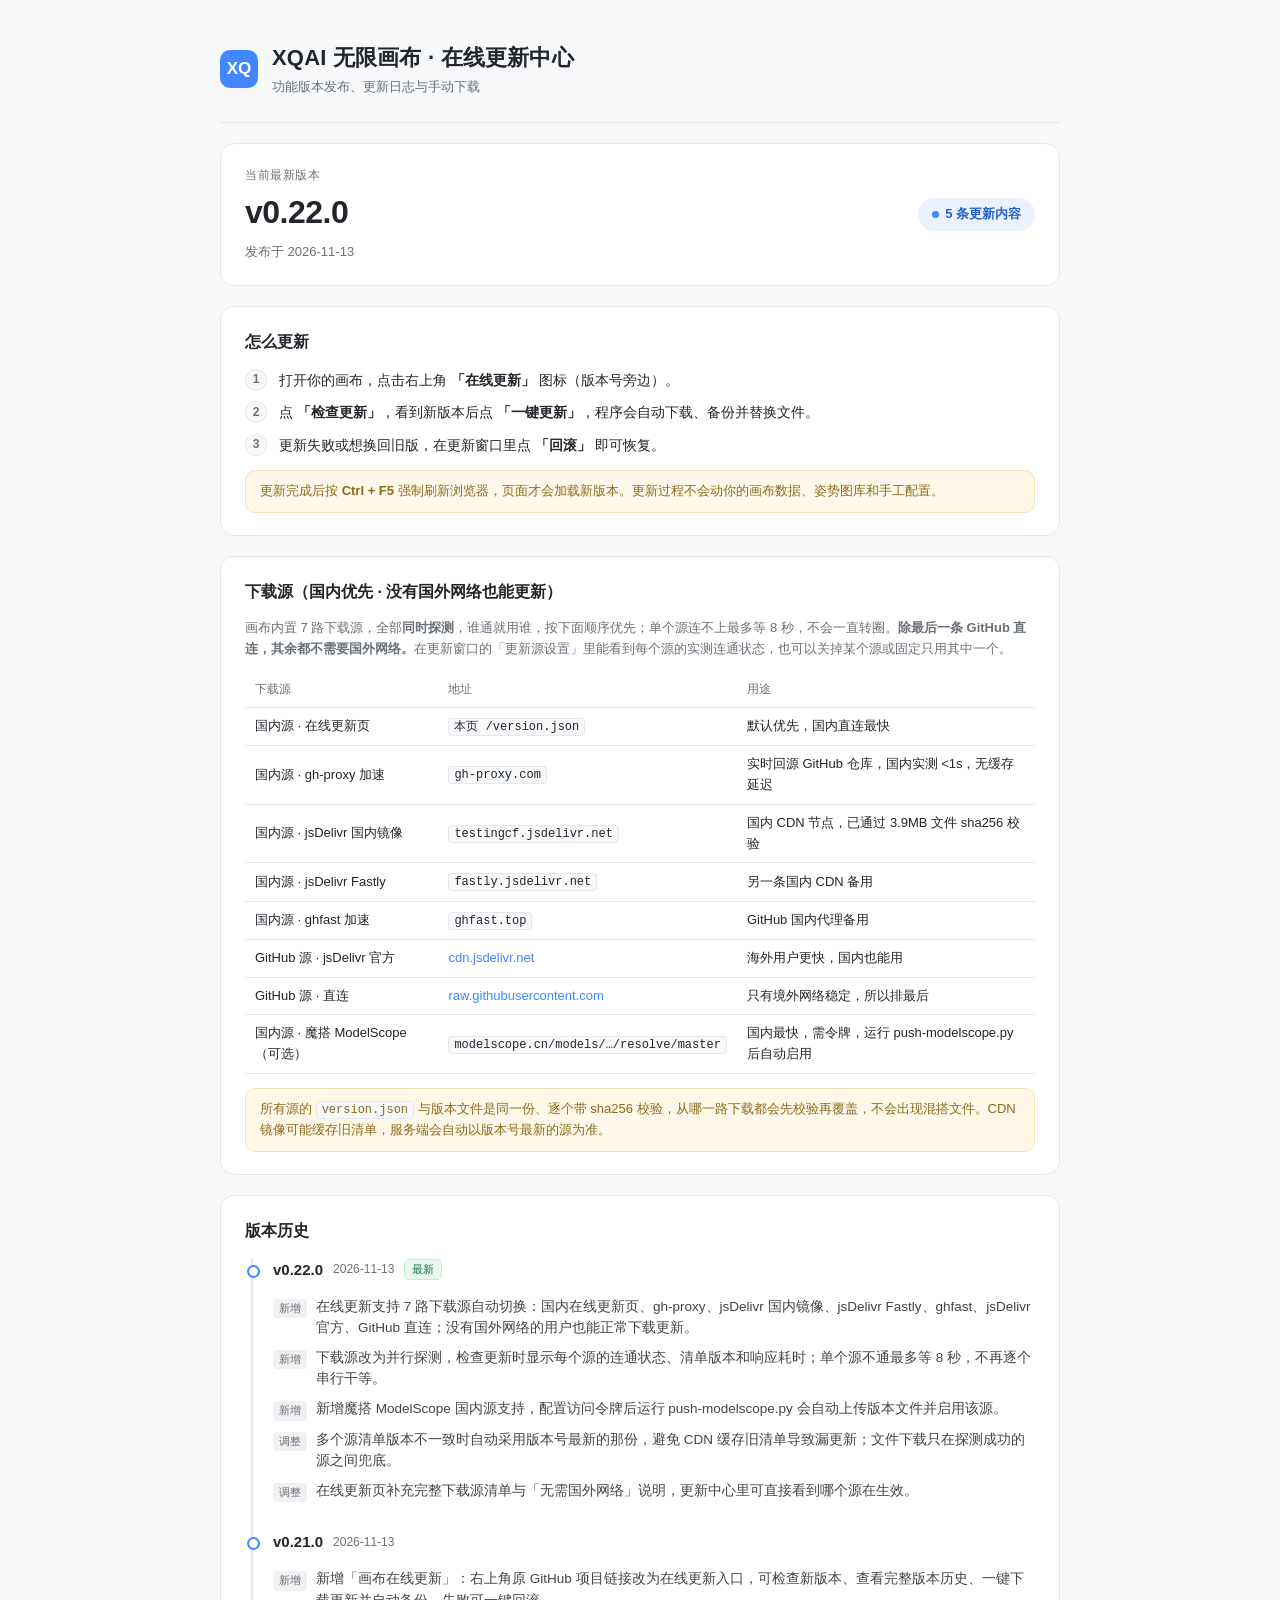
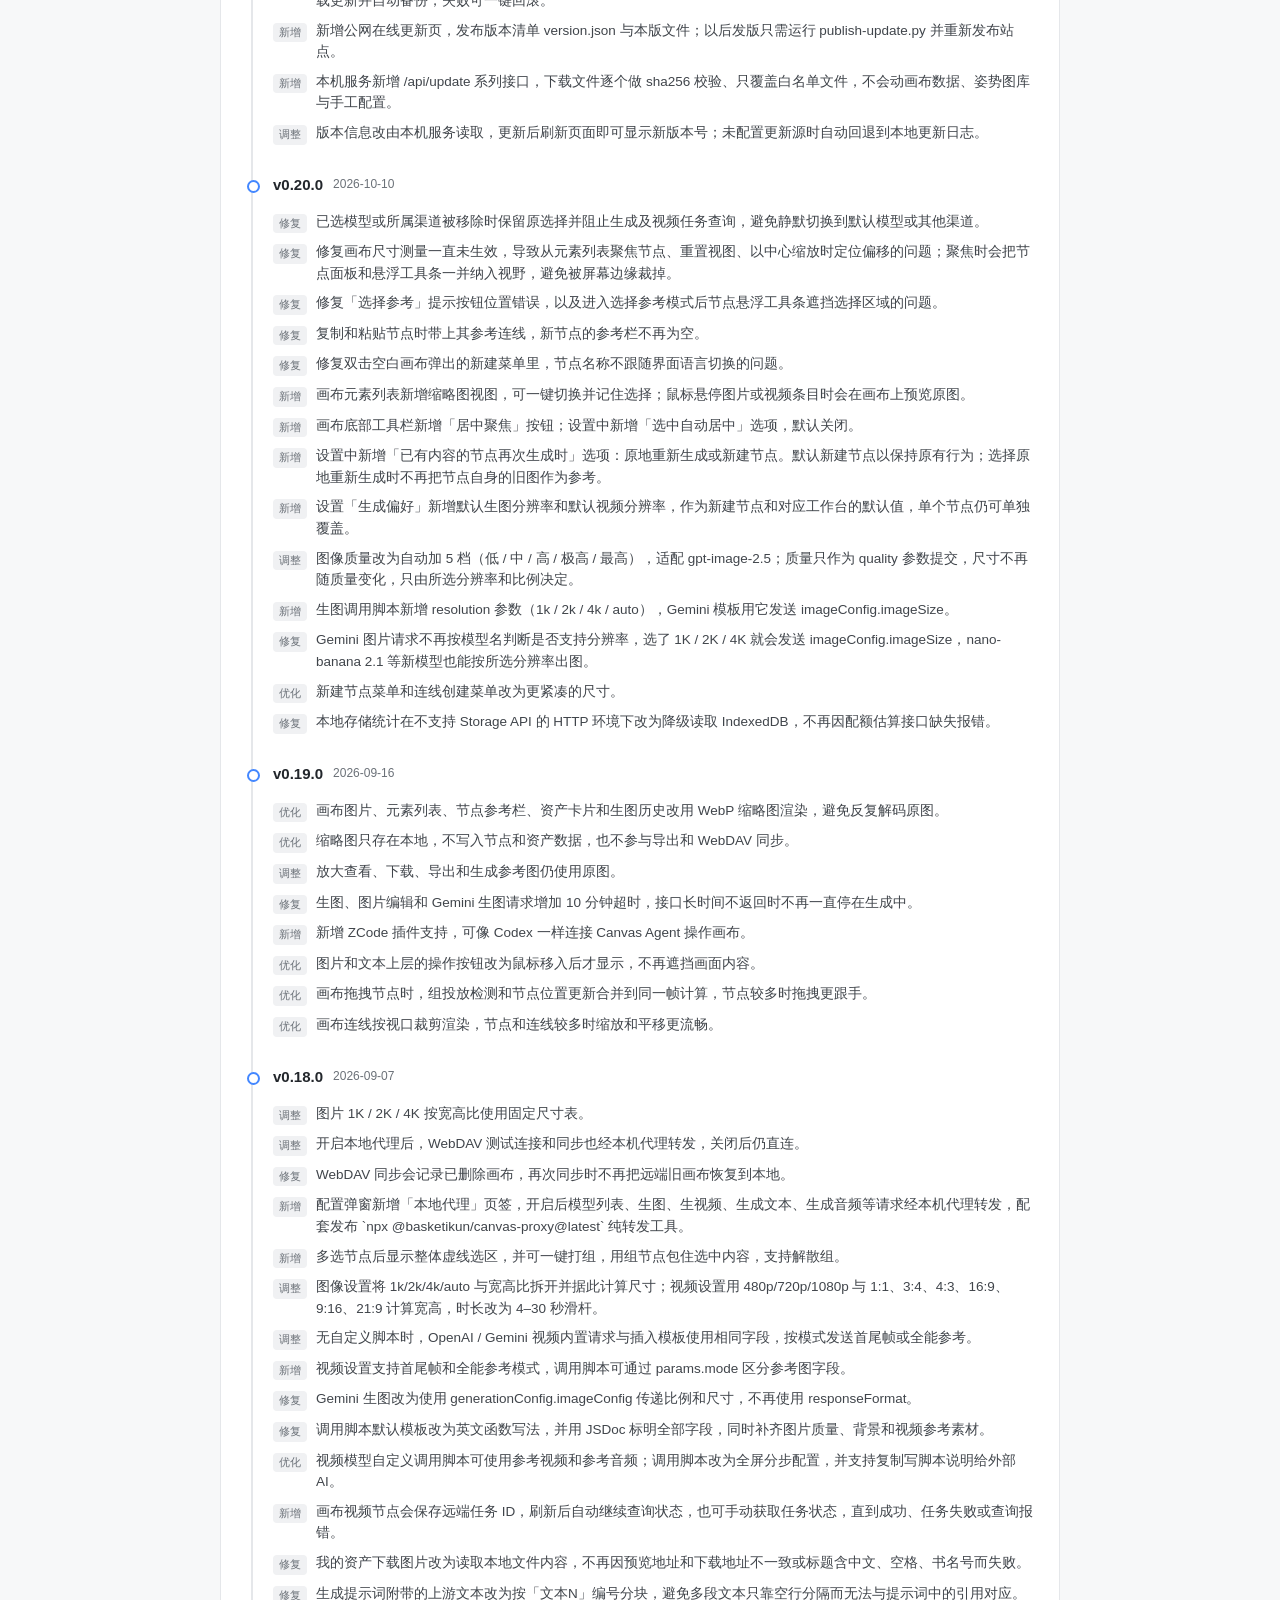
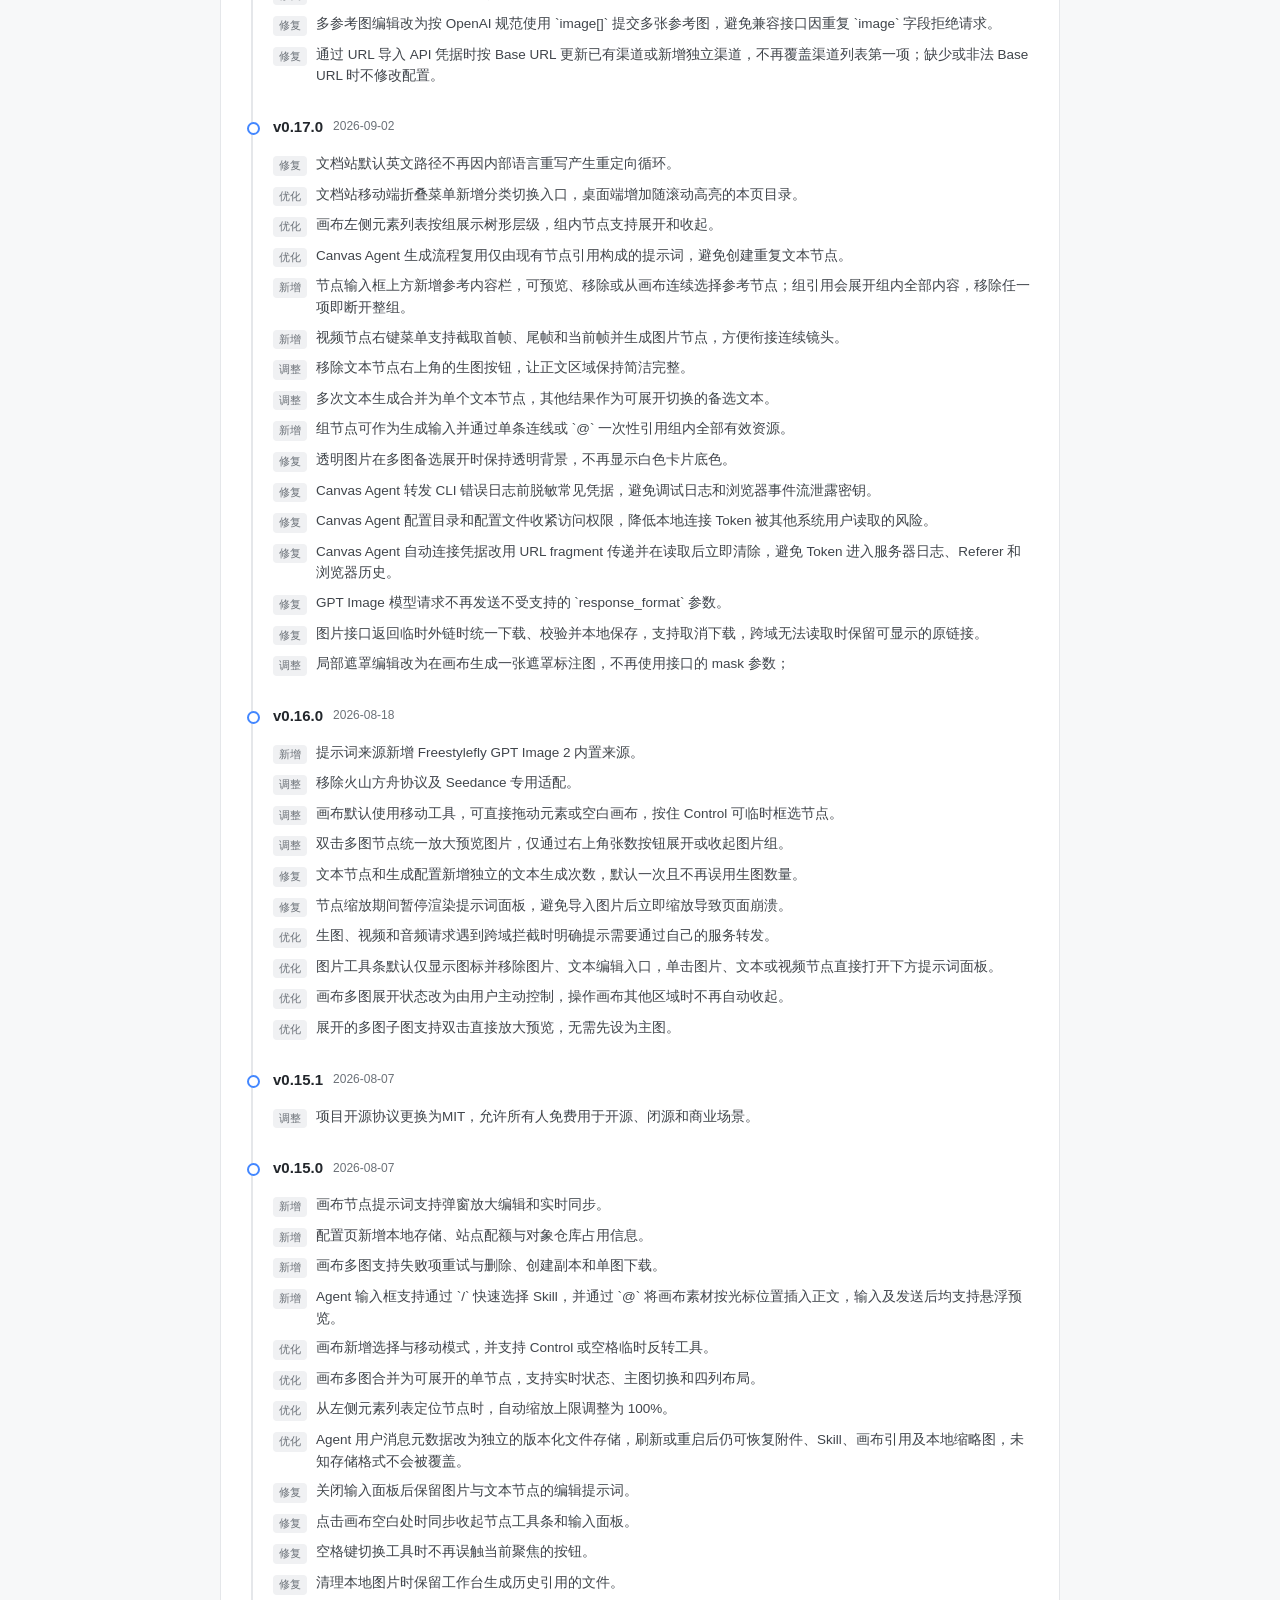
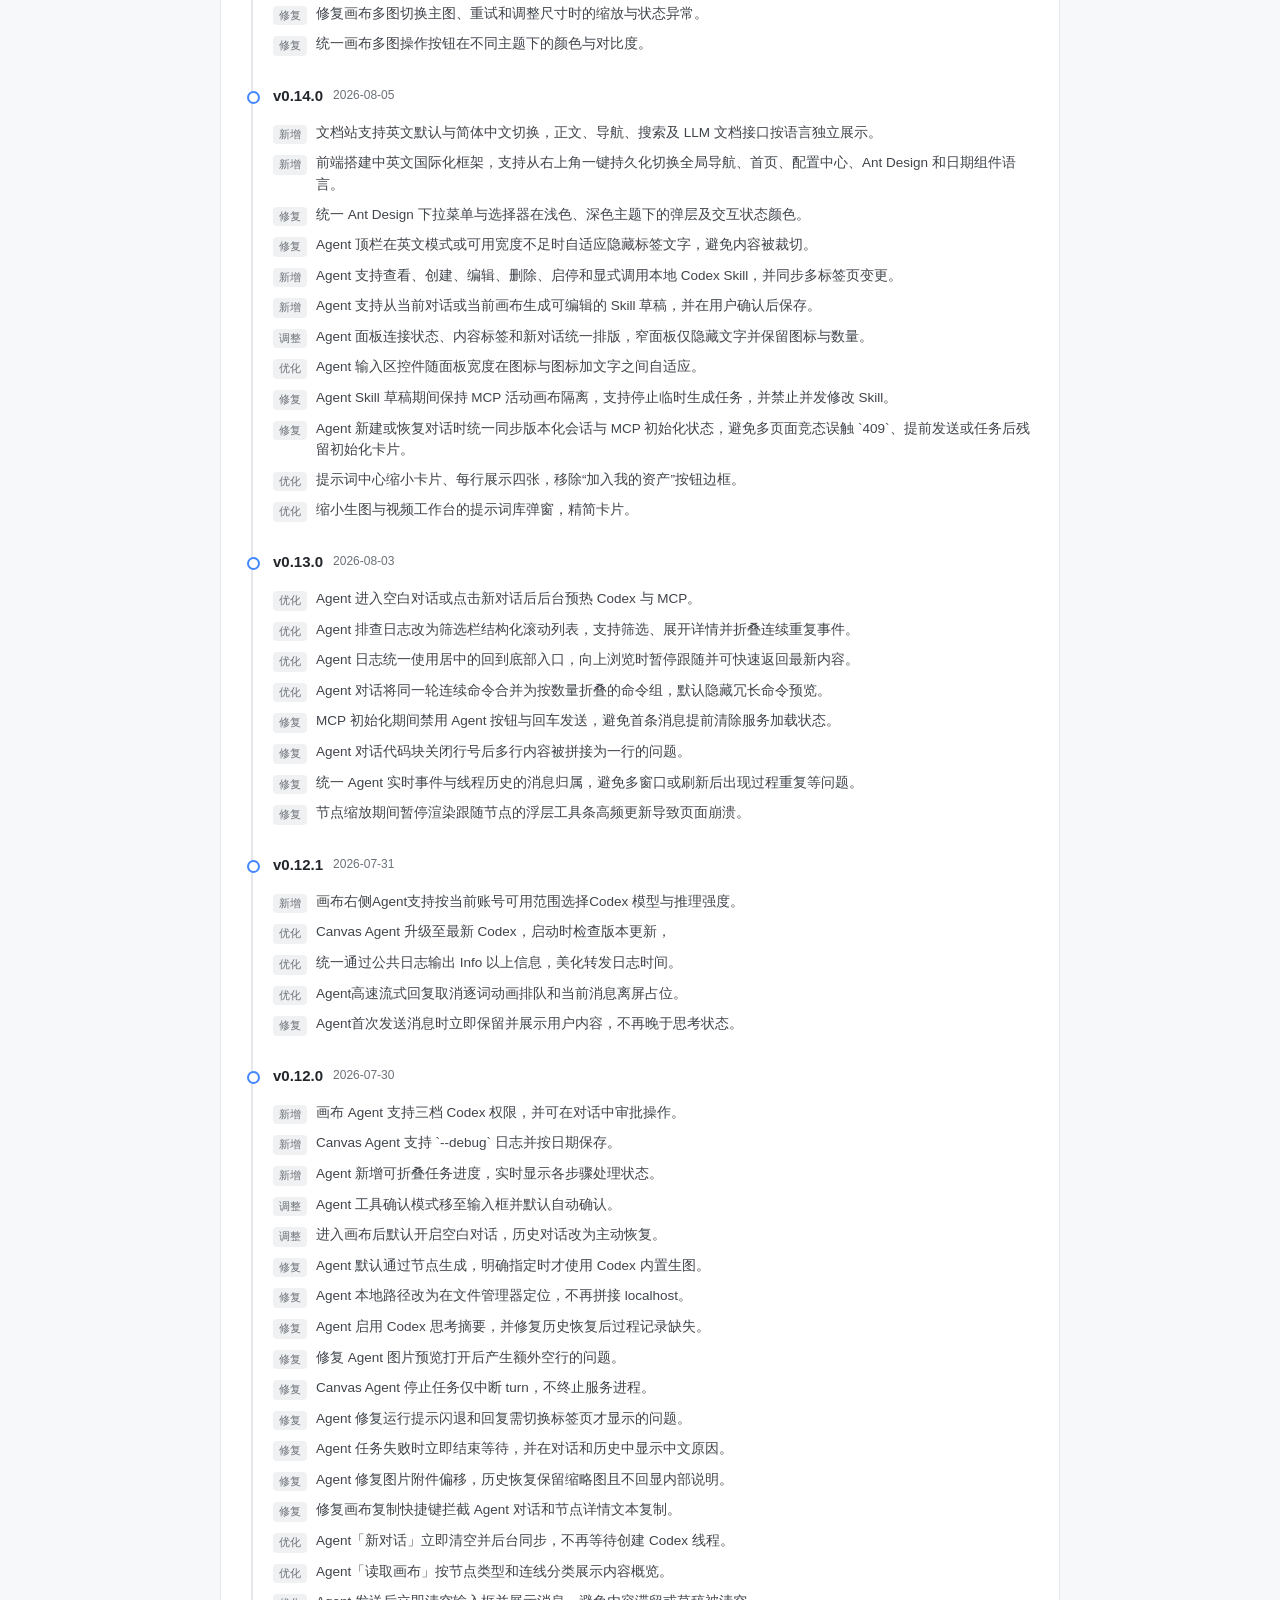
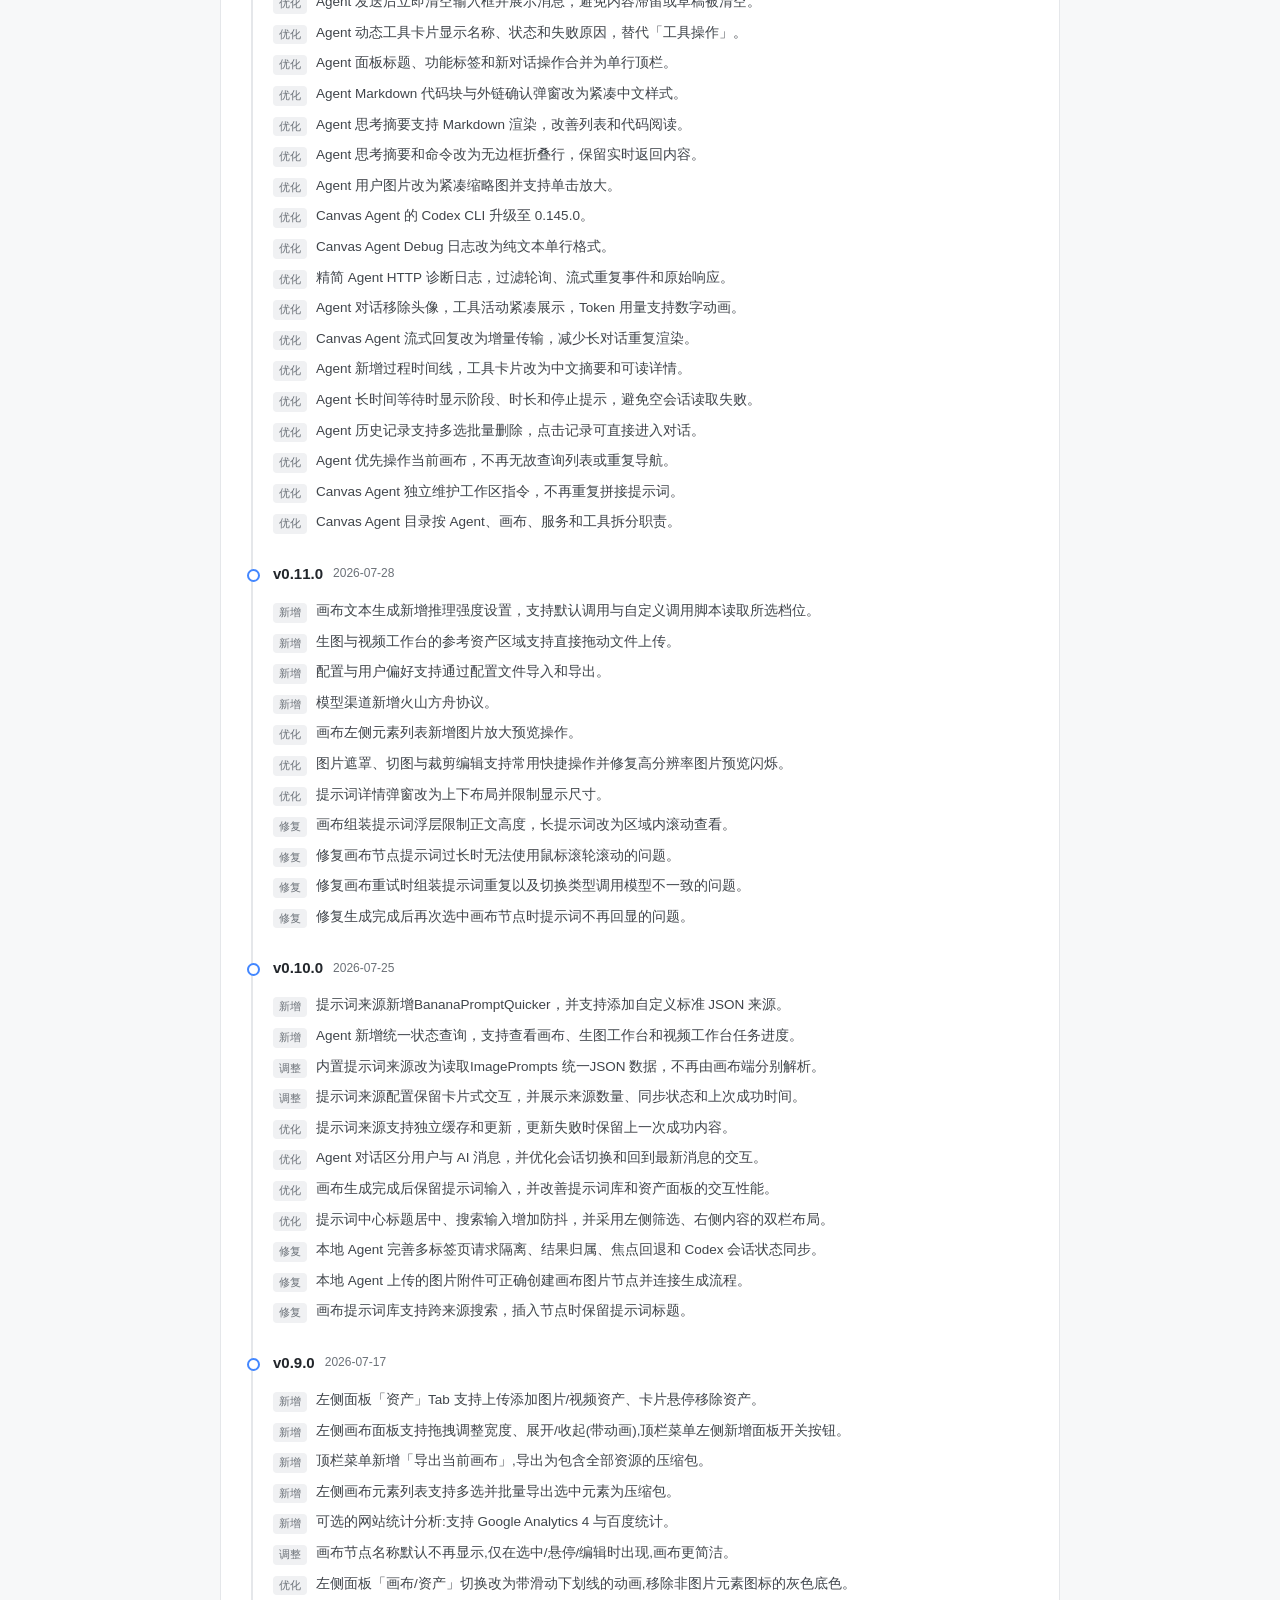
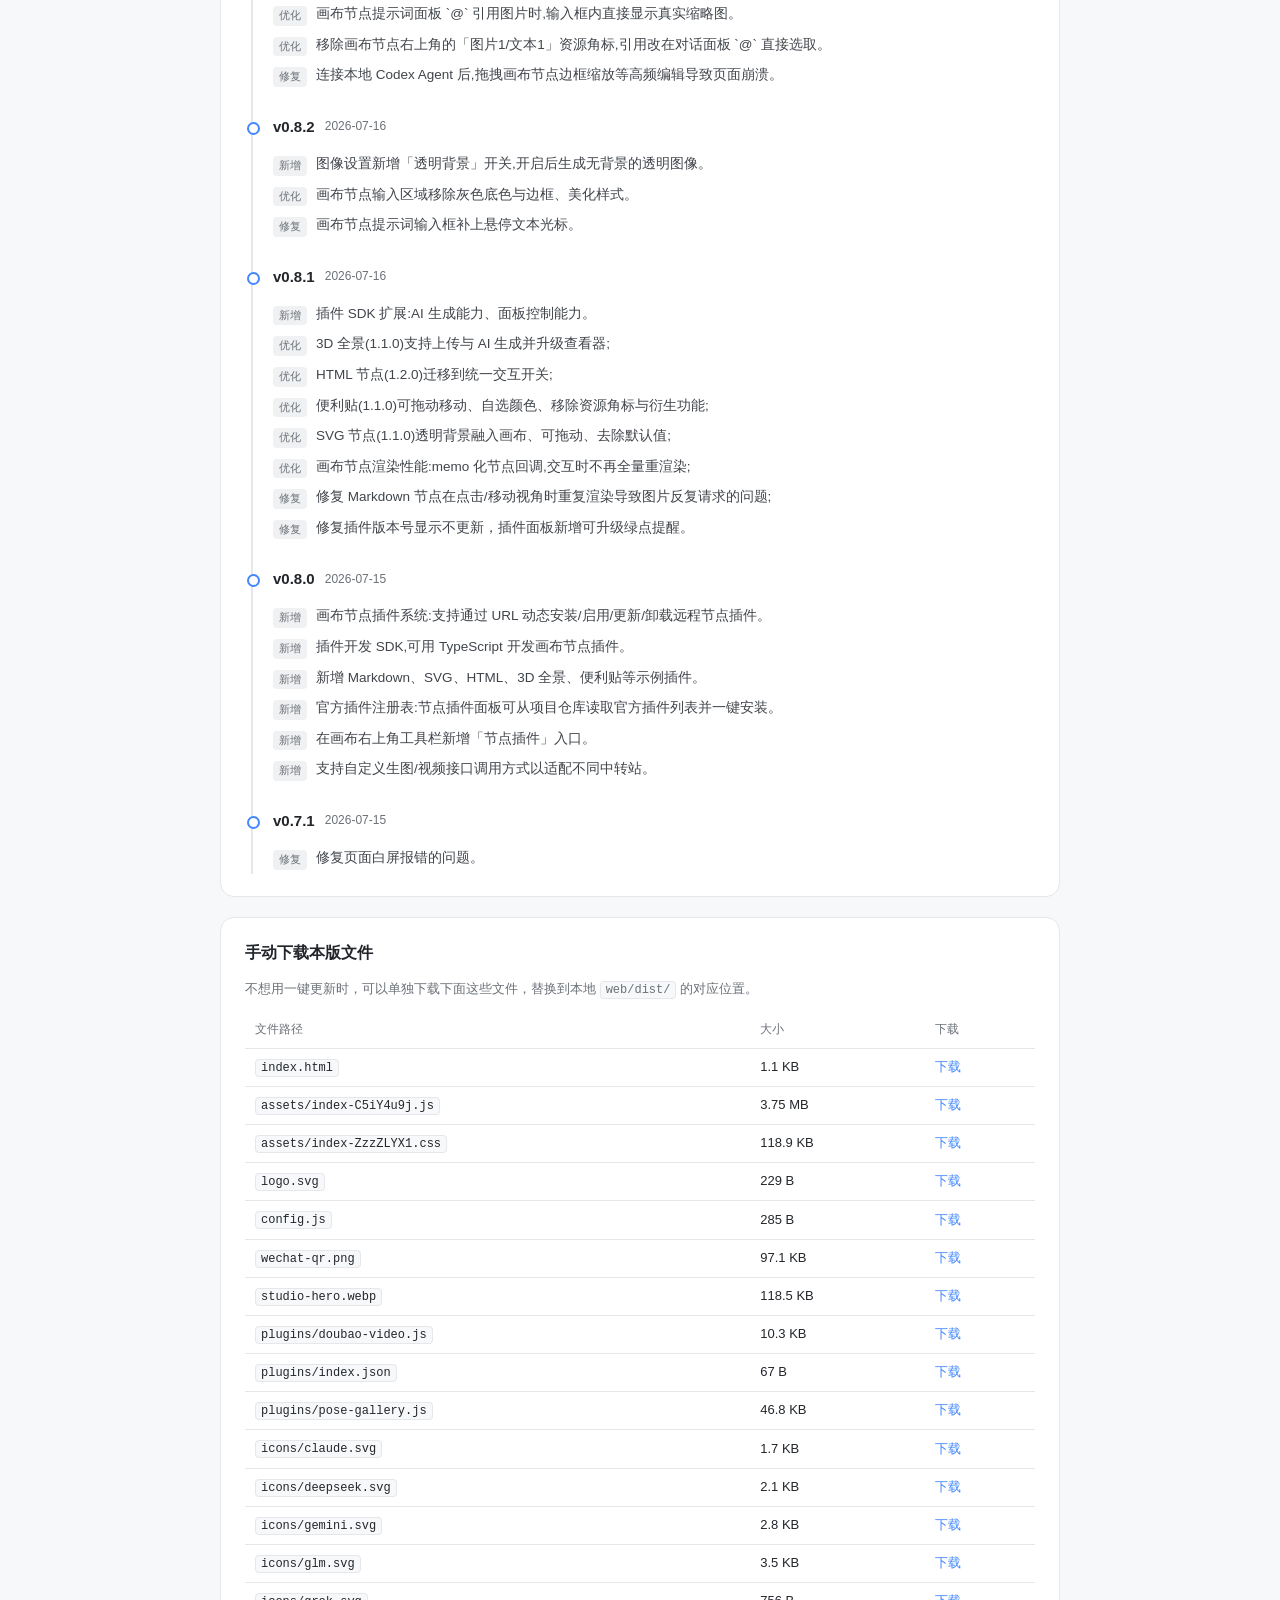
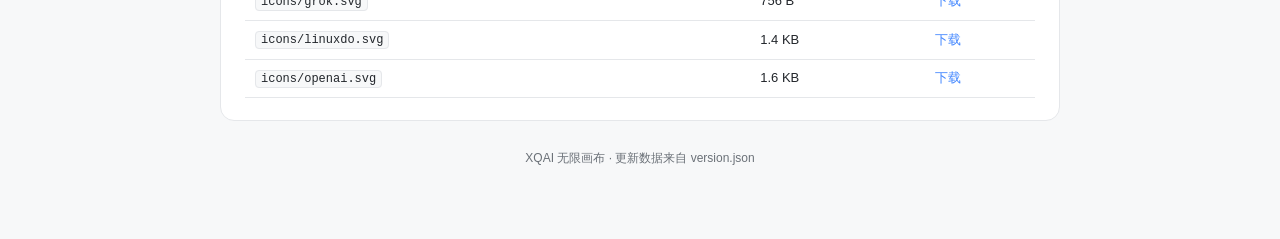
==== commit 5547fff2: "Release v0.22.0: index.html" ====
--- a/index.html
+++ b/index.html
@@ -86,17 +86,22 @@
     </div>
 
     <div class="card">
-      <h2>下载源（国内 + GitHub，自动切换）</h2>
-      <p style="margin:0 0 12px;color:var(--muted);font-size:13px">画布内置三路下载源，按顺序尝试，某个连不上就自动换下一个。在更新窗口的「更新源设置」里可以关掉某个源，或固定只用其中一个。</p>
+      <h2>下载源（国内优先 · 没有国外网络也能更新）</h2>
+      <p style="margin:0 0 12px;color:var(--muted);font-size:13px">画布内置 7 路下载源，全部<strong>同时探测</strong>，谁通就用谁，按下面顺序优先；单个源连不上最多等 8 秒，不会一直转圈。<strong>除最后一条 GitHub 直连，其余都不需要国外网络。</strong>在更新窗口的「更新源设置」里能看到每个源的实测连通状态，也可以关掉某个源或固定只用其中一个。</p>
       <table class="files">
         <thead><tr><th>下载源</th><th>地址</th><th>用途</th></tr></thead>
         <tbody>
-          <tr><td>国内源 · 在线更新页</td><td><code>本页 /version.json</code></td><td>默认优先，国内访问最快</td></tr>
-          <tr><td>GitHub 源 · 直连</td><td><a href="https://github.com/cqiqi271/xqai-canvas-update" target="_blank" rel="noreferrer">raw.githubusercontent.com</a></td><td>国内站点不通时自动接上，海外用户更快</td></tr>
-          <tr><td>GitHub 源 · 国内加速</td><td><a href="https://cdn.jsdelivr.net/gh/cqiqi271/xqai-canvas-update@main/version.json" target="_blank" rel="noreferrer">cdn.jsdelivr.net</a></td><td>GitHub 直连慢时的镜像兜底</td></tr>
+          <tr><td>国内源 · 在线更新页</td><td><code>本页 /version.json</code></td><td>默认优先，国内直连最快</td></tr>
+          <tr><td>国内源 · gh-proxy 加速</td><td><code>gh-proxy.com</code></td><td>实时回源 GitHub 仓库，国内实测 &lt;1s，无缓存延迟</td></tr>
+          <tr><td>国内源 · jsDelivr 国内镜像</td><td><code>testingcf.jsdelivr.net</code></td><td>国内 CDN 节点，已通过 3.9MB 文件 sha256 校验</td></tr>
+          <tr><td>国内源 · jsDelivr Fastly</td><td><code>fastly.jsdelivr.net</code></td><td>另一条国内 CDN 备用</td></tr>
+          <tr><td>国内源 · ghfast 加速</td><td><code>ghfast.top</code></td><td>GitHub 国内代理备用</td></tr>
+          <tr><td>GitHub 源 · jsDelivr 官方</td><td><a href="https://cdn.jsdelivr.net/gh/cqiqi271/xqai-canvas-update@main/version.json" target="_blank" rel="noreferrer">cdn.jsdelivr.net</a></td><td>海外用户更快，国内也能用</td></tr>
+          <tr><td>GitHub 源 · 直连</td><td><a href="https://github.com/cqiqi271/xqai-canvas-update" target="_blank" rel="noreferrer">raw.githubusercontent.com</a></td><td>只有境外网络稳定，所以排最后</td></tr>
+          <tr><td>国内源 · 魔搭 ModelScope（可选）</td><td><code>modelscope.cn/models/…/resolve/master</code></td><td>国内最快，需令牌，运行 push-modelscope.py 后自动启用</td></tr>
         </tbody>
       </table>
-      <div class="tip">三路的 <code>version.json</code> 与版本文件是同一份、逐个带 sha256 校验，从哪一路下载都会先校验再覆盖，不会出现混搭文件。</div>
+      <div class="tip">所有源的 <code>version.json</code> 与版本文件是同一份、逐个带 sha256 校验，从哪一路下载都会先校验再覆盖，不会出现混搭文件。CDN 镜像可能缓存旧清单，服务端会自动以版本号最新的源为准。</div>
     </div>
 
     <div class="card">
